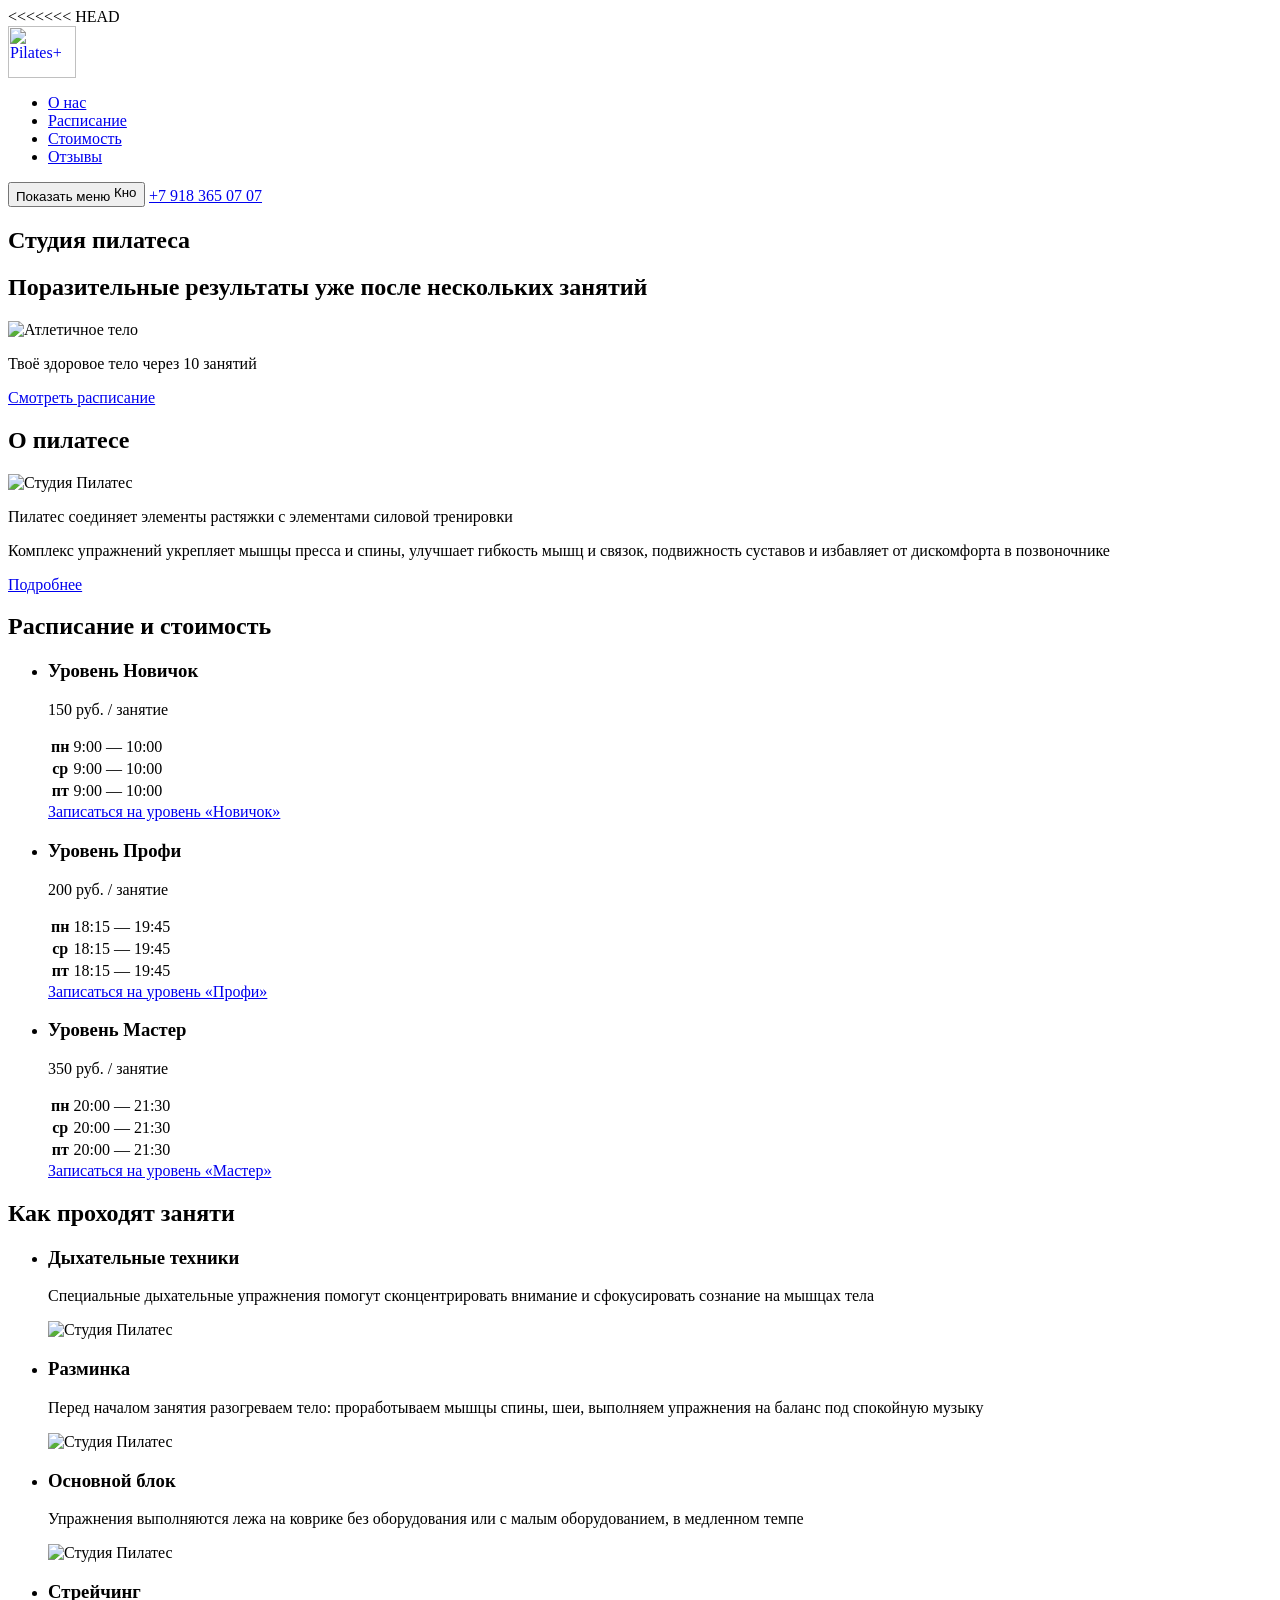
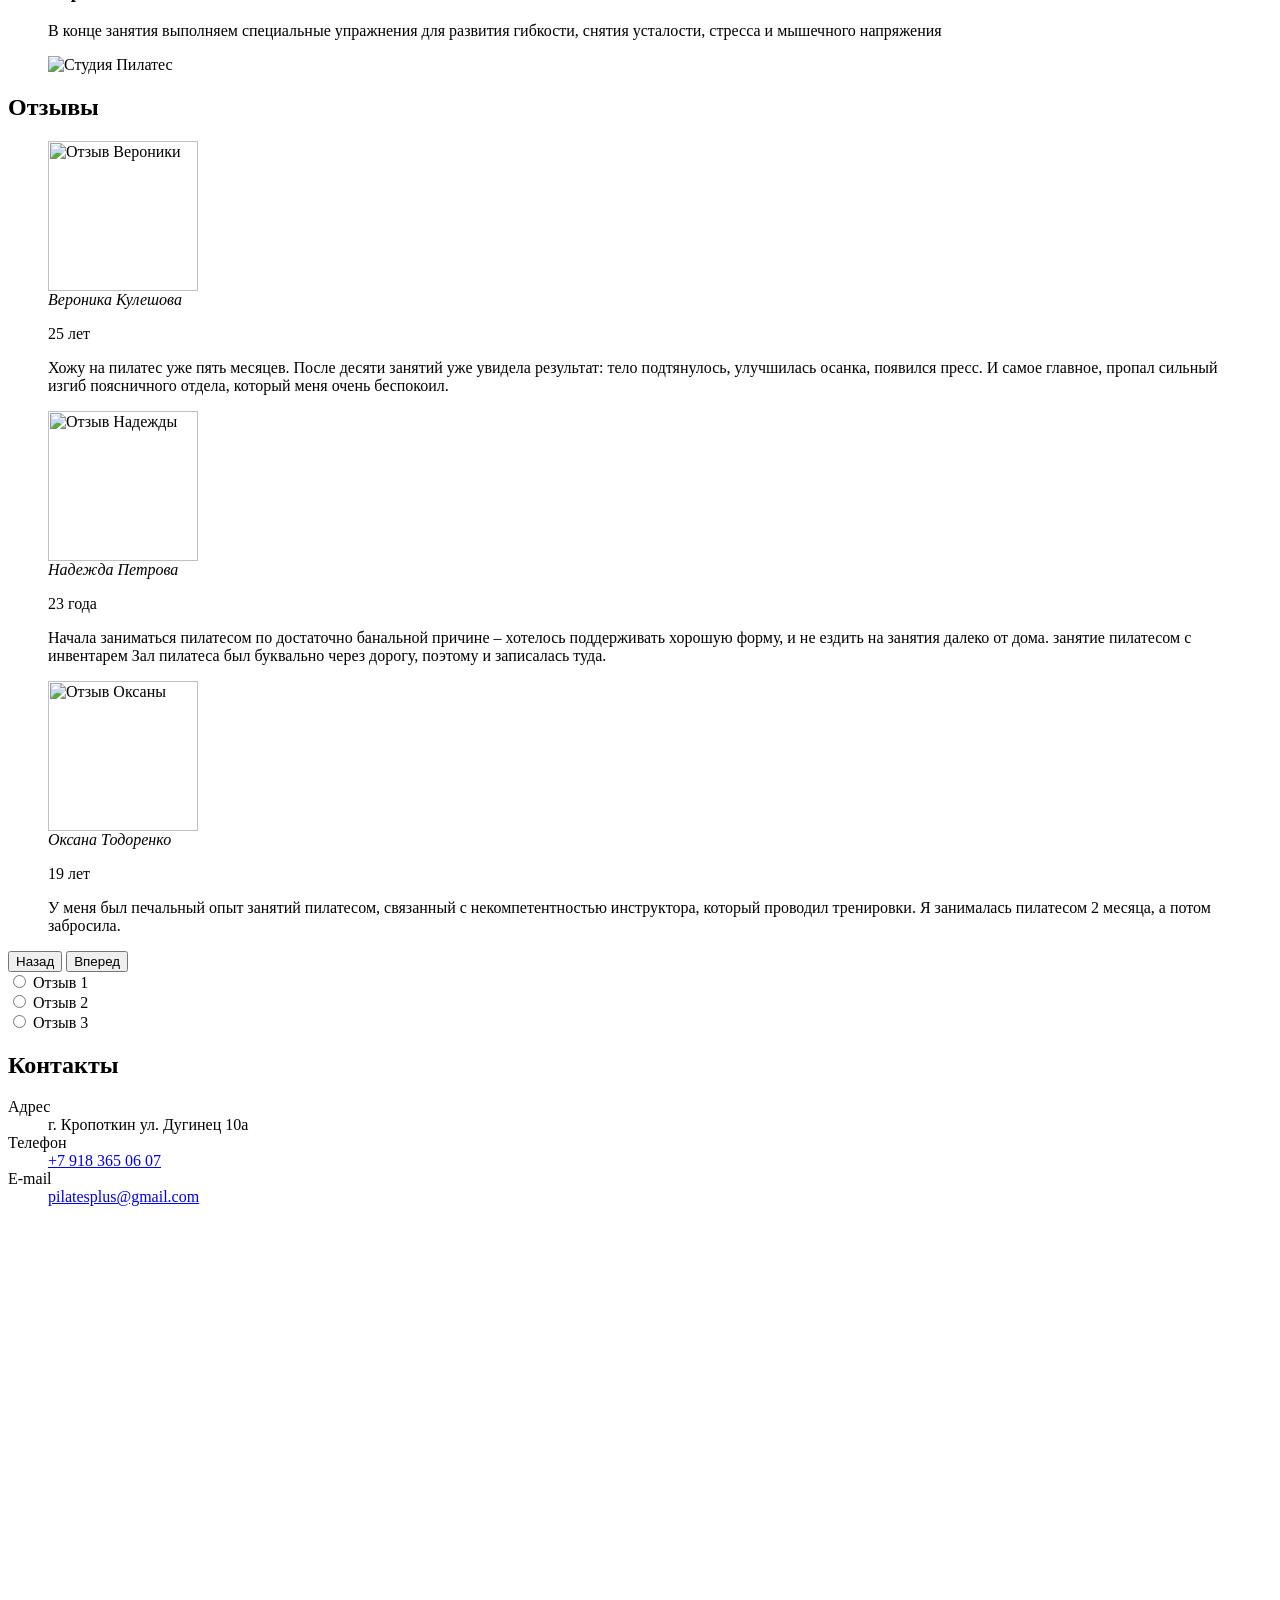
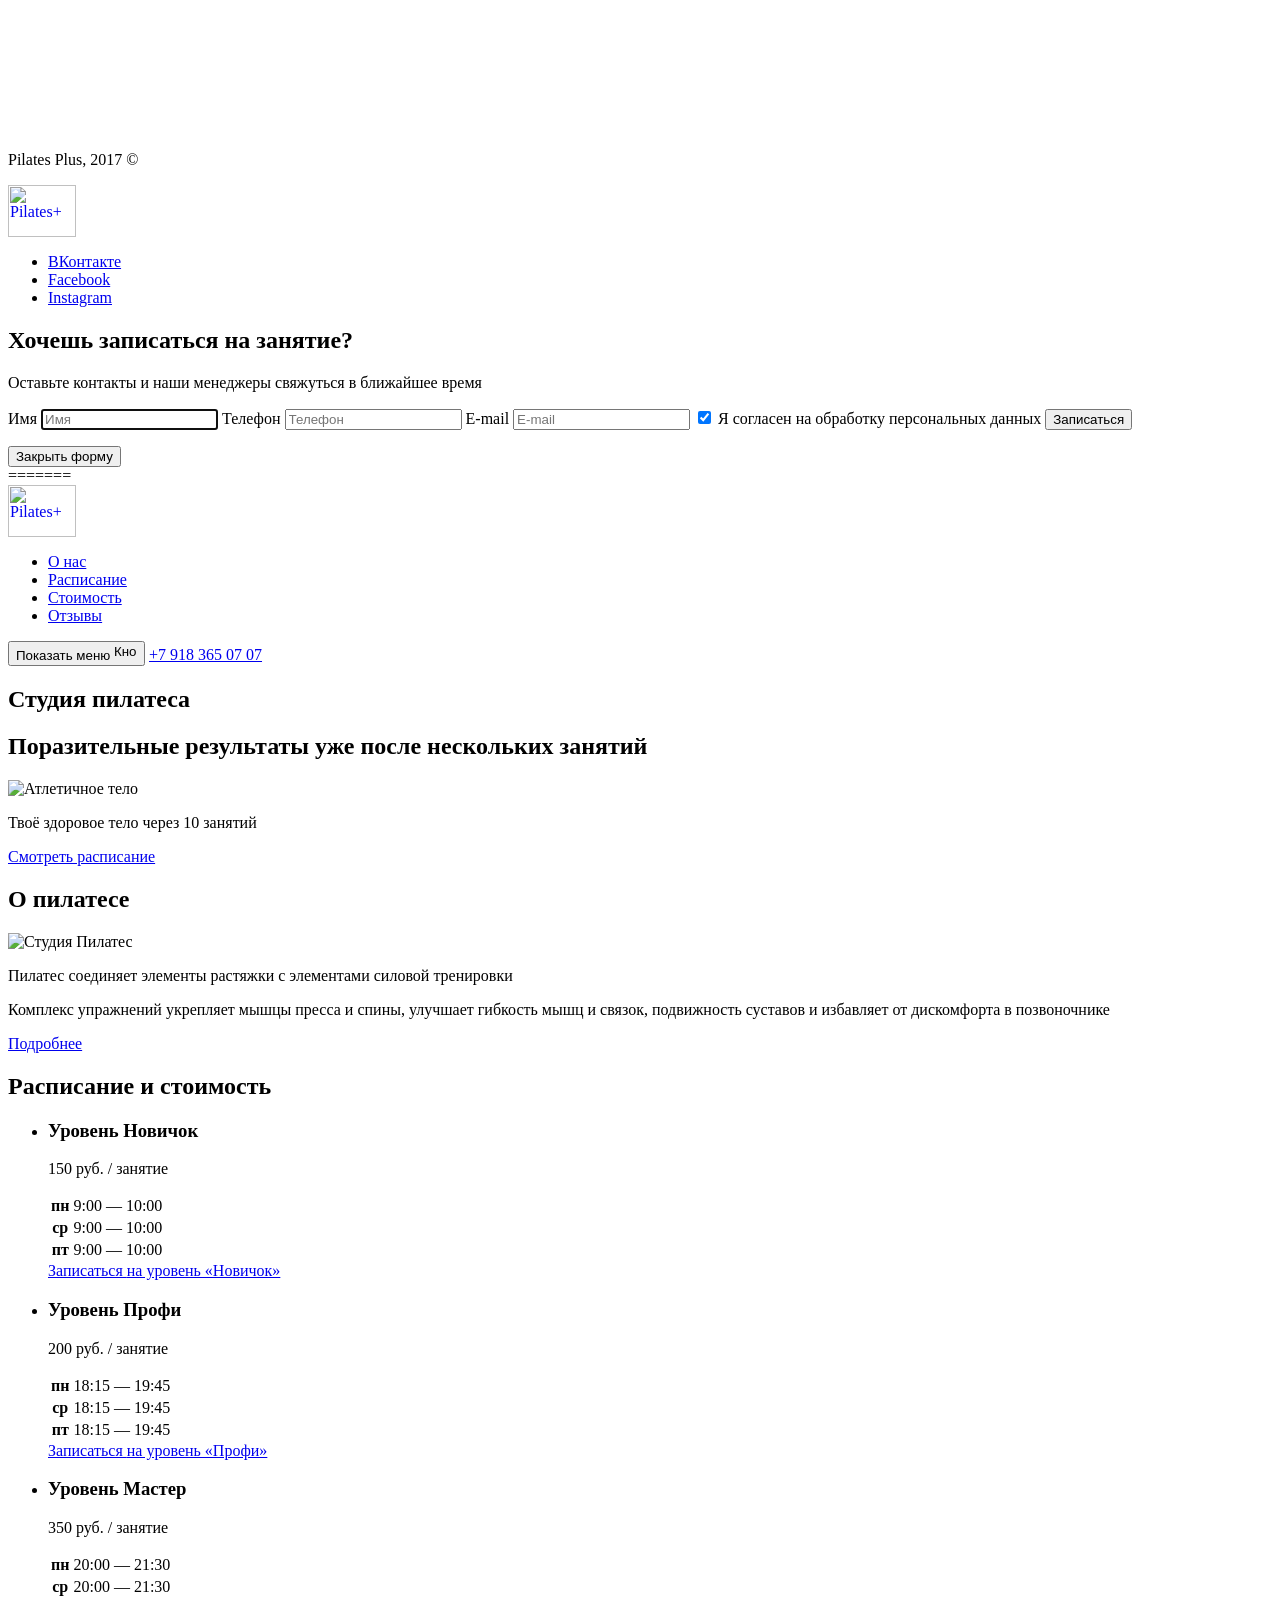
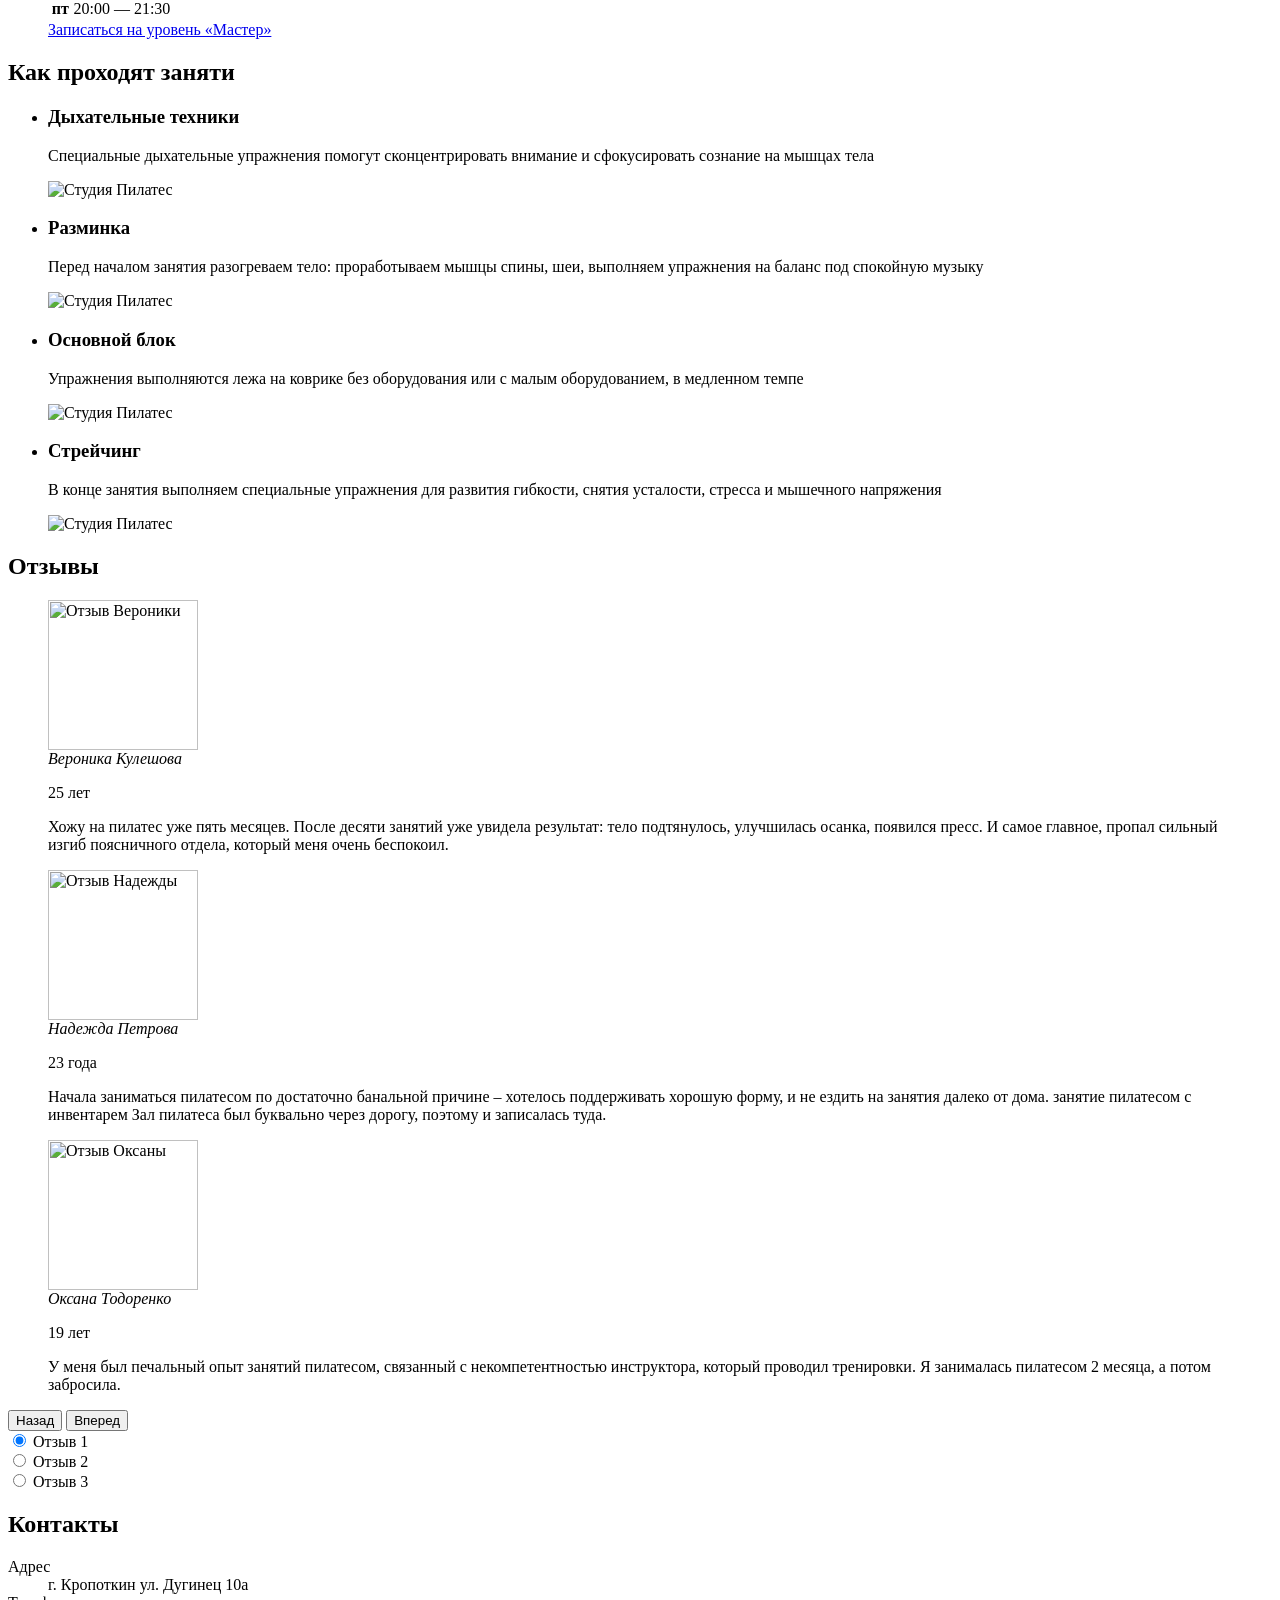
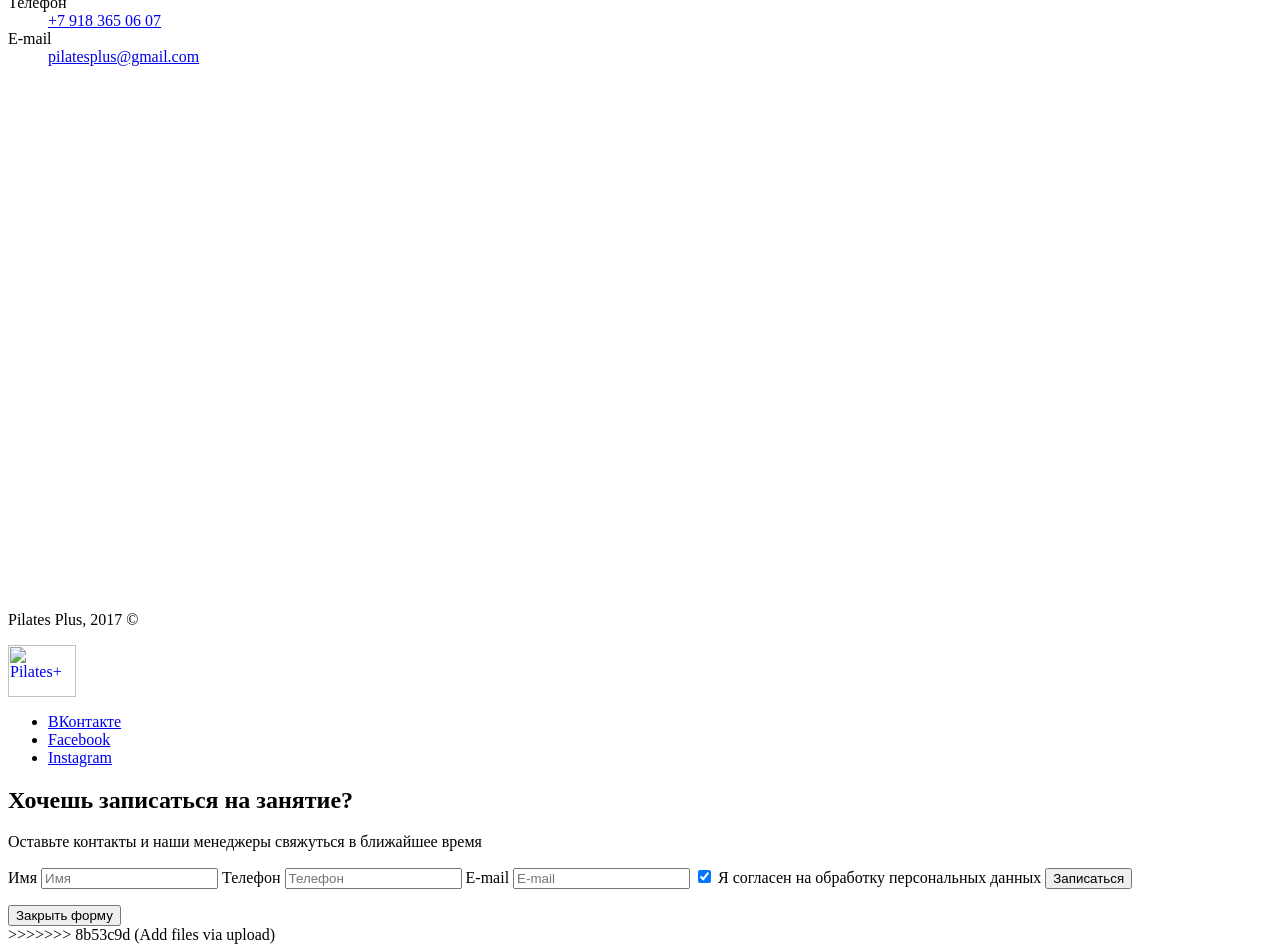
==== index.html @ 8eb10e0a "add gitinit" ====
<<<<<<< HEAD
<!DOCTYPE html>
<html lang="ru">

<head>
    <meta charset="UTF-8">
    <meta name="viewport" content="width=device-width, initial-scale=1.0">
    <meta http-equiv="X-UA-Compatible" content="ie=edge">
    <link rel="stylesheet" href="styles/normalize.css">
    <link rel="stylesheet" href="styles/fonts.css">
    <link rel="stylesheet" href="styles/style.css">
    <title>Студия йоги Pilates</title>
</head>

<body>
    <header class="main-header">
        <div class="wrapper">
            <nav class="main-header-nav">
                <a href="#" class="logo">
                    <img src="img/logo.svg" width="68" height="52" alt="Pilates+">
                </a>
                <ul class="site-navigation">
                    <li class="site-navigation-item">
                        <a href="#" id="about-link">О нас</a>
                    </li>
                    <li class="site-navigation-item">
                        <a href="#tarifs" id="tarifs-link">Расписание</a>
                    </li>
                    <li class="site-navigation-item">
                        <a href="#" id="price-link">Стоимость</a>
                    </li>
                    <li class="site-navigation-item">
                        <a href="#reviews" id="reviews-link">Отзывы</a>
                    </li>
                </ul>
                <button type="submit" class="burger-menu-btn">Показать меню <img src="./img/burger.png" width="23"
                        height="16" alt="Кнопка навигации"></button>
                <a href="tel:+79183650707" class="header-phone">+7 918 365 07 07</a>
            </nav>
        </div>
    </header>
    <main>
        <section class="main-block">
            <div class="wrapper">
                <h1 class="main-h1">Студия пилатеса</h1>
                <h2 class="visual-hidden">Поразительные результаты уже после нескольких занятий</h2>
                <picture>
                    <source media="(min-width: 751px)" srcset="img/athletic-body.png">
                    <source media="(min-width: 446px)" srcset="img/pad/athletic-body-750.png">
                    <img src="img/phone/athletic-body-320.png" alt="Атлетичное тело">
                </picture>

                <p>Твоё здоровое тело через 10 занятий</p>
                <a href="#tarifs" class="btn btn-main">Смотреть расписание</a>
            </div>
        </section>
        <section class="about-pilates">
            <div class="wrapper">
                <h2 class="headers-h2 about-pilates-h2">О пилатесе</h2>
                <picture> 
                    <source media="(min-width: 1131px)" srcset="img/pilates-studio-photo.png">
                        <source media="(min-width: 456px)" srcset="img/pad/pilates-studio-photo-750.png">
                    <img src="img/phone/pilates-studio-photo-320.png"  alt="Студия Пилатес">
                </picture>                
                <p>Пилатес соединяет элементы растяжки с элементами силовой тренировки</p>
                <p>Комплекс упражнений укрепляет мышцы пресса и спины, улучшает гибкость мышц и связок, подвижность
                    суставов и избавляет от дискомфорта в позвоночнике</p>
                <a href="#" class="btn-more">Подробнее <i class="arrow right"></i></a>
            </div>
        </section>
        <section class="tarifs" id="tarifs">
            <div class="wrapper">
                <h2 class="headers-h2 tarifs-h2">Расписание и стоимость</h2>
                <ul class="tarifs-list">
                    <li class="tarifs-list-item">
                        <h3>Уровень <span>Новичок</span></h3>
                        <p>150 руб. / занятие</p>
                        <table>
                            <tr>
                                <th>
                                    пн
                                </th>
                                <td><time datetime="09:00">9:00</time> — <time datetime="10:00">10:00</time></td>
                            </tr>
                            <tr>
                                <th>
                                    ср
                                </th>
                                <td><time datetime="09:00">9:00</time> — <time datetime="10:00">10:00</time></td>
                            </tr>
                            <tr>
                                <th>
                                    пт
                                </th>
                                <td><time datetime="09:00">9:00</time> — <time datetime="10:00">10:00</time></td>
                            </tr>
                        </table>
                        <a href="#" class="btn btn-tarifs">Записаться <span class="visual-hidden">на уровень
                                «Новичок»</span>
                        </a>
                    </li>
                    <li class="tarifs-list-item">
                        <h3>Уровень <span>Профи</span></h3>
                        <p>200 руб. / занятие</p>
                        <table>
                            <tr>
                                <th>
                                    пн
                                </th>
                                <td><time datetime="18:15">18:15</time> — <time datetime="19:45">19:45</time>
                                </td>
                            </tr>
                            <tr>
                                <th>
                                    ср
                                </th>
                                <td><time datetime="18:15">18:15</time> — <time datetime="19:45">19:45</time>
                                </td>
                            </tr>
                            <tr>
                                <th>
                                    пт
                                </th>
                                <td><time datetime="18:15">18:15</time> — <time datetime="19:45">19:45</time>
                                </td>
                            </tr>
                        </table>
                        <a href="#" class="btn btn-tarifs">Записаться <span class="visual-hidden">на уровень
                                «Профи»</span>
                        </a>
                    </li>
                    <li class="tarifs-list-item">
                        <h3>Уровень <span>Мастер</span></h3>
                        <p>350 руб. / занятие</p>
                        <table>
                            <tr>
                                <th>
                                    пн
                                </th>
                                <td><time datetime="20:00">20:00</time> — <time datetime="21:30">21:30</time>
                                </td>
                            </tr>
                            <tr>
                                <th>
                                    ср
                                </th>
                                <td><time datetime="20:00">20:00</time> — <time datetime="21:30">21:30</time>
                                </td>
                            </tr>
                            <tr>
                                <th>
                                    пт
                                </th>
                                <td><time datetime="20:00">20:00</time> — <time datetime="21:30">21:30</time>
                                </td>
                            </tr>
                        </table>
                        <a href="#" class="btn btn-tarifs">Записаться <span class="visual-hidden">на уровень
                                «Мастер»</span>
                        </a>
                    </li>
                </ul>
            </div>
        </section>
        <section class="how-practice">
            <div class="wrapper">
                <h2 class="headers-h2 how-practice-h2">Как проходят заняти</h2>
                <ul class="practice-list">
                    <li class="practice-item ">
                        <div class="practice-text-container">
                            <h3>Дыхательные техники</h3>
                            <p>Специальные дыхательные упражнения помогут сконцентрировать внимание и сфокусировать
                                сознание
                                на
                                мышцах тела</p>
                        </div>
                        <picture> 
                                <source media="(min-width: 1131px)" srcset="img/tech-1.png">
                                    <source media="(min-width: 456px)" srcset="img/pad/tech-1-750.png">
                                <img src="img/phone/tech-1-320.png"  alt="Студия Пилатес">
                            </picture>                         
                    </li>
                    <li class="practice-item">
                        <div class="practice-text-container">
                            <h3>Разминка</h3>
                            <p>Перед началом занятия разогреваем тело:
                                проработываем мышцы спины, шеи, выполняем упражнения на баланс под спокойную музыку</p>
                        </div>
                        <picture> 
                                <source media="(min-width: 1131px)" srcset="img/tech-2.png">
                                    <source media="(min-width: 456px)" srcset="img/pad/tech-2-750.png">
                                <img src="img/phone/tech-2-320.png"  alt="Студия Пилатес">
                            </picture>  
                    </li>
                    <li class="practice-item">
                        <div class="practice-text-container">
                            <h3>Основной блок</h3>
                            <p>Упражнения выполняются лежа на коврике
                                без оборудования или с малым оборудованием,
                                в медленном темпе </p>
                        </div>
                        <picture> 
                                <source media="(min-width: 1131px)" srcset="img/tech-3.png">
                                    <source media="(min-width: 456px)" srcset="img/pad/tech-3-750.png">
                                <img src="img/phone/tech-3-320.png"  alt="Студия Пилатес">
                            </picture>  
                    </li>
                    <li class="practice-item">
                        <div class="practice-text-container">
                            <h3>Стрейчинг</h3>
                            <p>В конце занятия выполняем специальные упражнения для развития гибкости, снятия усталости,
                                стресса
                                и мышечного напряжения </p>
                        </div>
                        <picture> 
                                <source media="(min-width: 1131px)" srcset="img/tech-4.png">
                                    <source media="(min-width: 456px)" srcset="img/pad/tech-4-750.png">
                                <img src="img/phone/tech-4-320.png"  alt="Студия Пилатес">
                            </picture>  
                    </li>
                </ul>
            </div>
        </section>
        <section class="reviews" id="reviews">
            <div class="wrapper">
                <h2 class="headers-h2 reviews-h2">Отзывы</h2>
                <div class="slider">
                    <div class="slider-wrapper">
                        <div class="slide slide--active" id="slide-1">
                            <blockquote>
                                <img src="img/user001.jpg" width="150" height="150" alt="Отзыв Вероники">
                                <div class="blockquote-text">
                                    <cite>Вероника Кулешова</cite>
                                    <p class="age">25 лет</p>
                                    <p>Хожу на пилатес уже пять месяцев. После десяти занятий уже увидела результат:
                                        тело
                                        подтянулось, улучшилась осанка, появился пресс. И самое главное, пропал сильный
                                        изгиб
                                        поясничного отдела, который меня очень беспокоил.
                                    </p>
                                </div>
                            </blockquote>
                        </div>
                        <div class="slide" id="slide-2">
                            <blockquote>
                                <img src="img/user010.jpg" width="150" height="150" alt="Отзыв Надежды">
                                <div class="blockquote-text">
                                    <cite>Надежда Петрова</cite>
                                    <p class="age">23 года</p>
                                    <p>Начала заниматься пилатесом по достаточно банальной причине – хотелось
                                        поддерживать
                                        хорошую
                                        форму, и не ездить на занятия далеко от дома. занятие пилатесом с инвентарем Зал
                                        пилатеса
                                        был буквально через дорогу, поэтому и записалась туда.
                                    </p>
                                </div>
                            </blockquote>
                        </div>
                        <div class="slide" id="slide-3">
                            <blockquote>
                                <img src="img/user107.jpg" width="150" height="150" alt="Отзыв Оксаны">
                                <div class="blockquote-text">
                                    <cite>Оксана Тодоренко</cite>
                                    <p class="age">19 лет</p>
                                    <p>У меня был печальный опыт занятий пилатесом, связанный с некомпетентностью
                                        инструктора,
                                        который проводил тренировки. Я занималась пилатесом 2 месяца, а потом забросила.
                                    </p>
                                </div>
                            </blockquote>
                        </div>
                    </div>
                </div>
                <button type="button" id="left" class="slider-btn slider-btn-prev">Назад</button>
                <button type="button" id="right" class="slider-btn slider-btn-next">Вперед</button>
                <div class="slider-control-block">
                    <div class="slider-control-item">
                        <label for="slide-1-check">
                            <input type="radio" checked name="slide-1-check" id="slide-1-check"
                                class="radio slide--active">
                            <span class="text">Отзыв 1</span>
                        </label>
                    </div>
                    <div class="slider-control-item">
                        <label for="slide-2-check">
                            <input type="radio" name="slide-1-check" id="slide-2-check" class="radio">
                            <span class="text">Отзыв 2</span>
                        </label>
                    </div>
                    <div class="slider-control-item">
                        <label for="slide-3-check">
                            <input type="radio" name="slide-1-check" id="slide-3-check" class="radio">
                            <span class="text">Отзыв 3</span>
                        </label>
                    </div>
                </div>
            </div>
        </section>
        <section class="contacts">
            <div class="wrapper">
                <h2 class="headers-h2 contacts-h2">Контакты</h2>
                <dl class="contact-list">
                    <dt>Адрес</dt>
                    <dd>г. Кропоткин ул. Дугинец 10а</dd>
                    <dt>Телефон</dt>
                    <dd><a href="tel:79183650607">+7 918 365 06 07</a></dd>
                    <dt>E-mail</dt>
                    <dd><a href="mailto:pilatesplus@gmail.com">pilatesplus@gmail.com</a></dd>
                </dl>
            </div>
            <div class="map-wrapper">
                    <iframe src="https://www.google.com/maps/embed?pb=!1m18!1m12!1m3!1d2799.807240850335!2d40.570319899999994!3d45.433386899999995!2m3!1f0!2f0!3f0!3m2!1i1024!2i768!4f13.1!3m3!1m2!1s0x40fa466caee8345f%3A0x35b75298f6d78e58!2z0YPQuy4g0JTRg9Cz0LjQvdC10YYsIDEw0LAsINCa0YDQvtC_0L7RgtC60LjQvSwg0JrRgNCw0YHQvdC-0LTQsNGA0YHQutC40Lkg0LrRgNCw0LksIDM1MjM4MA!5e0!3m2!1sru!2sru!4v1651653474677!5m2!1sru!2sru" width="1366" height="513" style="border:0;" allowfullscreen="" loading="lazy" referrerpolicy="no-referrer-when-downgrade" allowfullscreen ></iframe>
            </div>
        </section>
    </main>
    <footer class="footer-nav">
        <div class="wrapper">
            <p class="trademarks">Pilates Plus, 2017 ©</p>
            <a href="#">
                <img src="img/logo.svg" width="68" height="52" alt="Pilates+">
            </a>
            <ul class="footer-social-list">
                <li class="vk">
                    <a href="#">
                        ВКонтакте
                    </a>
                </li>
                <li class="fb">
                    <a href="#">
                        Facebook
                    </a>
                </li>
                <li class="instagram">
                    <a href="#">
                        Instagram
                    </a>
                </li>
            </ul>
        </div>
    </footer>
    <section class="write-popup">
        <div class="form-wrapper">
            <div class="form-container">
                <h2>Хочешь записаться на занятие?</h2>
                <p>Оставьте контакты и наши менеджеры свяжуться в ближайшее время</p>
                <form action="#" method="POST" class="callback-form" name="callback-form">
                    <label for="callback-form-name" class="visual-hidden">Имя</label>
                    <input type="text" name="callback-form-name" id="callback-form-name" placeholder="Имя" autofocus>
                    <label for="callback-form-phone" class="visual-hidden">Телефон</label>
                    <input type="text" name="callback-form-phone" id="callback-form-phone" placeholder="Телефон">
                    <label for="callback-form-email" class="visual-hidden">E-mail</label>
                    <input type="email" name="callback-form-email" id="callback-form-email" placeholder="E-mail">
                    <input type="checkbox" name="callback-form-agree" id="callback-form-agree" checked
                        class="visual-hidden">
                    <label for="callback-form-agree" class="callback-form-agree">Я согласен на обработку персональных
                        данных</label>
                    <button type="submit" class="register-btn">Записаться</button>

                </form>
                <button type="button" class="close-form-btn" title="Закрыть фому">Закрыть форму</button>
            </div>
        </div>
    </section>
    <script src="js/slider.js"></script>
</body>

=======
<!DOCTYPE html>
<html lang="ru">

<head>
    <meta charset="UTF-8">
    <meta name="viewport" content="width=device-width, initial-scale=1.0">
    <meta http-equiv="X-UA-Compatible" content="ie=edge">
    <link rel="stylesheet" href="styles/normalize.css">
    <link rel="stylesheet" href="styles/fonts.css">
    <link rel="stylesheet" href="styles/style.css">
    <title>Студия йоги Pilates</title>
</head>

<body>
    <header class="main-header">
        <div class="wrapper">
            <nav class="main-header-nav">
                <a href="#" class="logo">
                    <img src="img/logo.svg" width="68" height="52" alt="Pilates+">
                </a>
                <ul class="site-navigation">
                    <li class="site-navigation-item">
                        <a href="#" id="about-link">О нас</a>
                    </li>
                    <li class="site-navigation-item">
                        <a href="#tarifs" id="tarifs-link">Расписание</a>
                    </li>
                    <li class="site-navigation-item">
                        <a href="#" id="price-link">Стоимость</a>
                    </li>
                    <li class="site-navigation-item">
                        <a href="#reviews" id="reviews-link">Отзывы</a>
                    </li>
                </ul>
                <button type="submit" class="burger-menu-btn">Показать меню <img src="./img/burger.png" width="23"
                        height="16" alt="Кнопка навигации"></button>
                <a href="tel:+79183650707" class="header-phone">+7 918 365 07 07</a>
            </nav>
        </div>
    </header>
    <main>
        <section class="main-block">
            <div class="wrapper">
                <h1 class="main-h1">Студия пилатеса</h1>
                <h2 class="visual-hidden">Поразительные результаты уже после нескольких занятий</h2>
                <picture>
                    <source media="(min-width: 751px)" srcset="img/athletic-body.png">
                    <source media="(min-width: 446px)" srcset="img/pad/athletic-body-750.png">
                    <img src="img/phone/athletic-body-320.png" alt="Атлетичное тело">
                </picture>

                <p>Твоё здоровое тело через 10 занятий</p>
                <a href="#tarifs" class="btn btn-main">Смотреть расписание</a>
            </div>
        </section>
        <section class="about-pilates">
            <div class="wrapper">
                <h2 class="headers-h2 about-pilates-h2">О пилатесе</h2>
                <picture> 
                    <source media="(min-width: 1131px)" srcset="img/pilates-studio-photo.png">
                        <source media="(min-width: 456px)" srcset="img/pad/pilates-studio-photo-750.png">
                    <img src="img/phone/pilates-studio-photo-320.png"  alt="Студия Пилатес">
                </picture>                
                <p>Пилатес соединяет элементы растяжки с элементами силовой тренировки</p>
                <p>Комплекс упражнений укрепляет мышцы пресса и спины, улучшает гибкость мышц и связок, подвижность
                    суставов и избавляет от дискомфорта в позвоночнике</p>
                <a href="#" class="btn-more">Подробнее <i class="arrow right"></i></a>
            </div>
        </section>
        <section class="tarifs" id="tarifs">
            <div class="wrapper">
                <h2 class="headers-h2 tarifs-h2">Расписание и стоимость</h2>
                <ul class="tarifs-list">
                    <li class="tarifs-list-item">
                        <h3>Уровень <span>Новичок</span></h3>
                        <p>150 руб. / занятие</p>
                        <table>
                            <tr>
                                <th>
                                    пн
                                </th>
                                <td><time datetime="09:00">9:00</time> — <time datetime="10:00">10:00</time></td>
                            </tr>
                            <tr>
                                <th>
                                    ср
                                </th>
                                <td><time datetime="09:00">9:00</time> — <time datetime="10:00">10:00</time></td>
                            </tr>
                            <tr>
                                <th>
                                    пт
                                </th>
                                <td><time datetime="09:00">9:00</time> — <time datetime="10:00">10:00</time></td>
                            </tr>
                        </table>
                        <a href="#" class="btn btn-tarifs">Записаться <span class="visual-hidden">на уровень
                                «Новичок»</span>
                        </a>
                    </li>
                    <li class="tarifs-list-item">
                        <h3>Уровень <span>Профи</span></h3>
                        <p>200 руб. / занятие</p>
                        <table>
                            <tr>
                                <th>
                                    пн
                                </th>
                                <td><time datetime="18:15">18:15</time> — <time datetime="19:45">19:45</time>
                                </td>
                            </tr>
                            <tr>
                                <th>
                                    ср
                                </th>
                                <td><time datetime="18:15">18:15</time> — <time datetime="19:45">19:45</time>
                                </td>
                            </tr>
                            <tr>
                                <th>
                                    пт
                                </th>
                                <td><time datetime="18:15">18:15</time> — <time datetime="19:45">19:45</time>
                                </td>
                            </tr>
                        </table>
                        <a href="#" class="btn btn-tarifs">Записаться <span class="visual-hidden">на уровень
                                «Профи»</span>
                        </a>
                    </li>
                    <li class="tarifs-list-item">
                        <h3>Уровень <span>Мастер</span></h3>
                        <p>350 руб. / занятие</p>
                        <table>
                            <tr>
                                <th>
                                    пн
                                </th>
                                <td><time datetime="20:00">20:00</time> — <time datetime="21:30">21:30</time>
                                </td>
                            </tr>
                            <tr>
                                <th>
                                    ср
                                </th>
                                <td><time datetime="20:00">20:00</time> — <time datetime="21:30">21:30</time>
                                </td>
                            </tr>
                            <tr>
                                <th>
                                    пт
                                </th>
                                <td><time datetime="20:00">20:00</time> — <time datetime="21:30">21:30</time>
                                </td>
                            </tr>
                        </table>
                        <a href="#" class="btn btn-tarifs">Записаться <span class="visual-hidden">на уровень
                                «Мастер»</span>
                        </a>
                    </li>
                </ul>
            </div>
        </section>
        <section class="how-practice">
            <div class="wrapper">
                <h2 class="headers-h2 how-practice-h2">Как проходят заняти</h2>
                <ul class="practice-list">
                    <li class="practice-item ">
                        <div class="practice-text-container">
                            <h3>Дыхательные техники</h3>
                            <p>Специальные дыхательные упражнения помогут сконцентрировать внимание и сфокусировать
                                сознание
                                на
                                мышцах тела</p>
                        </div>
                        <picture> 
                                <source media="(min-width: 1131px)" srcset="img/tech-1.png">
                                    <source media="(min-width: 456px)" srcset="img/pad/tech-1-750.png">
                                <img src="img/phone/tech-1-320.png"  alt="Студия Пилатес">
                            </picture>                         
                    </li>
                    <li class="practice-item">
                        <div class="practice-text-container">
                            <h3>Разминка</h3>
                            <p>Перед началом занятия разогреваем тело:
                                проработываем мышцы спины, шеи, выполняем упражнения на баланс под спокойную музыку</p>
                        </div>
                        <picture> 
                                <source media="(min-width: 1131px)" srcset="img/tech-2.png">
                                    <source media="(min-width: 456px)" srcset="img/pad/tech-2-750.png">
                                <img src="img/phone/tech-2-320.png"  alt="Студия Пилатес">
                            </picture>  
                    </li>
                    <li class="practice-item">
                        <div class="practice-text-container">
                            <h3>Основной блок</h3>
                            <p>Упражнения выполняются лежа на коврике
                                без оборудования или с малым оборудованием,
                                в медленном темпе </p>
                        </div>
                        <picture> 
                                <source media="(min-width: 1131px)" srcset="img/tech-3.png">
                                    <source media="(min-width: 456px)" srcset="img/pad/tech-3-750.png">
                                <img src="img/phone/tech-3-320.png"  alt="Студия Пилатес">
                            </picture>  
                    </li>
                    <li class="practice-item">
                        <div class="practice-text-container">
                            <h3>Стрейчинг</h3>
                            <p>В конце занятия выполняем специальные упражнения для развития гибкости, снятия усталости,
                                стресса
                                и мышечного напряжения </p>
                        </div>
                        <picture> 
                                <source media="(min-width: 1131px)" srcset="img/tech-4.png">
                                    <source media="(min-width: 456px)" srcset="img/pad/tech-4-750.png">
                                <img src="img/phone/tech-4-320.png"  alt="Студия Пилатес">
                            </picture>  
                    </li>
                </ul>
            </div>
        </section>
        <section class="reviews" id="reviews">
            <div class="wrapper">
                <h2 class="headers-h2 reviews-h2">Отзывы</h2>
                <div class="slider">
                    <div class="slider-wrapper">
                        <div class="slide slide--active" id="slide-1">
                            <blockquote>
                                <img src="img/user001.jpg" width="150" height="150" alt="Отзыв Вероники">
                                <div class="blockquote-text">
                                    <cite>Вероника Кулешова</cite>
                                    <p class="age">25 лет</p>
                                    <p>Хожу на пилатес уже пять месяцев. После десяти занятий уже увидела результат:
                                        тело
                                        подтянулось, улучшилась осанка, появился пресс. И самое главное, пропал сильный
                                        изгиб
                                        поясничного отдела, который меня очень беспокоил.
                                    </p>
                                </div>
                            </blockquote>
                        </div>
                        <div class="slide" id="slide-2">
                            <blockquote>
                                <img src="img/user010.jpg" width="150" height="150" alt="Отзыв Надежды">
                                <div class="blockquote-text">
                                    <cite>Надежда Петрова</cite>
                                    <p class="age">23 года</p>
                                    <p>Начала заниматься пилатесом по достаточно банальной причине – хотелось
                                        поддерживать
                                        хорошую
                                        форму, и не ездить на занятия далеко от дома. занятие пилатесом с инвентарем Зал
                                        пилатеса
                                        был буквально через дорогу, поэтому и записалась туда.
                                    </p>
                                </div>
                            </blockquote>
                        </div>
                        <div class="slide" id="slide-3">
                            <blockquote>
                                <img src="img/user107.jpg" width="150" height="150" alt="Отзыв Оксаны">
                                <div class="blockquote-text">
                                    <cite>Оксана Тодоренко</cite>
                                    <p class="age">19 лет</p>
                                    <p>У меня был печальный опыт занятий пилатесом, связанный с некомпетентностью
                                        инструктора,
                                        который проводил тренировки. Я занималась пилатесом 2 месяца, а потом забросила.
                                    </p>
                                </div>
                            </blockquote>
                        </div>
                    </div>
                </div>
                <button type="button" id="left" class="slider-btn slider-btn-prev">Назад</button>
                <button type="button" id="right" class="slider-btn slider-btn-next">Вперед</button>
                <div class="slider-control-block">
                    <div class="slider-control-item">
                        <label for="slide-1-check">
                            <input type="radio" checked name="slide-1-check" id="slide-1-check"
                                class="radio slide--active">
                            <span class="text">Отзыв 1</span>
                        </label>
                    </div>
                    <div class="slider-control-item">
                        <label for="slide-2-check">
                            <input type="radio" name="slide-1-check" id="slide-2-check" class="radio">
                            <span class="text">Отзыв 2</span>
                        </label>
                    </div>
                    <div class="slider-control-item">
                        <label for="slide-3-check">
                            <input type="radio" name="slide-1-check" id="slide-3-check" class="radio">
                            <span class="text">Отзыв 3</span>
                        </label>
                    </div>
                </div>
            </div>
        </section>
        <section class="contacts">
            <div class="wrapper">
                <h2 class="headers-h2 contacts-h2">Контакты</h2>
                <dl class="contact-list">
                    <dt>Адрес</dt>
                    <dd>г. Кропоткин ул. Дугинец 10а</dd>
                    <dt>Телефон</dt>
                    <dd><a href="tel:79183650607">+7 918 365 06 07</a></dd>
                    <dt>E-mail</dt>
                    <dd><a href="mailto:pilatesplus@gmail.com">pilatesplus@gmail.com</a></dd>
                </dl>
            </div>
            <div class="map-wrapper">
                    <iframe src="https://www.google.com/maps/embed?pb=!1m18!1m12!1m3!1d2799.807240850335!2d40.570319899999994!3d45.433386899999995!2m3!1f0!2f0!3f0!3m2!1i1024!2i768!4f13.1!3m3!1m2!1s0x40fa466caee8345f%3A0x35b75298f6d78e58!2z0YPQuy4g0JTRg9Cz0LjQvdC10YYsIDEw0LAsINCa0YDQvtC_0L7RgtC60LjQvSwg0JrRgNCw0YHQvdC-0LTQsNGA0YHQutC40Lkg0LrRgNCw0LksIDM1MjM4MA!5e0!3m2!1sru!2sru!4v1651653474677!5m2!1sru!2sru" width="1366" height="513" style="border:0;" allowfullscreen="" loading="lazy" referrerpolicy="no-referrer-when-downgrade" allowfullscreen ></iframe>
            </div>
        </section>
    </main>
    <footer class="footer-nav">
        <div class="wrapper">
            <p class="trademarks">Pilates Plus, 2017 ©</p>
            <a href="#">
                <img src="img/logo.svg" width="68" height="52" alt="Pilates+">
            </a>
            <ul class="footer-social-list">
                <li class="vk">
                    <a href="#">
                        ВКонтакте
                    </a>
                </li>
                <li class="fb">
                    <a href="#">
                        Facebook
                    </a>
                </li>
                <li class="instagram">
                    <a href="#">
                        Instagram
                    </a>
                </li>
            </ul>
        </div>
    </footer>
    <section class="write-popup">
        <div class="form-wrapper">
            <div class="form-container">
                <h2>Хочешь записаться на занятие?</h2>
                <p>Оставьте контакты и наши менеджеры свяжуться в ближайшее время</p>
                <form action="#" method="POST" class="callback-form" name="callback-form">
                    <label for="callback-form-name" class="visual-hidden">Имя</label>
                    <input type="text" name="callback-form-name" id="callback-form-name" placeholder="Имя" autofocus>
                    <label for="callback-form-phone" class="visual-hidden">Телефон</label>
                    <input type="text" name="callback-form-phone" id="callback-form-phone" placeholder="Телефон">
                    <label for="callback-form-email" class="visual-hidden">E-mail</label>
                    <input type="email" name="callback-form-email" id="callback-form-email" placeholder="E-mail">
                    <input type="checkbox" name="callback-form-agree" id="callback-form-agree" checked
                        class="visual-hidden">
                    <label for="callback-form-agree" class="callback-form-agree">Я согласен на обработку персональных
                        данных</label>
                    <button type="submit" class="register-btn">Записаться</button>

                </form>
                <button type="button" class="close-form-btn" title="Закрыть фому">Закрыть форму</button>
            </div>
        </div>
    </section>
    <script src="js/slider.js"></script>
</body>

>>>>>>> 8b53c9d (Add files via upload)
</html>
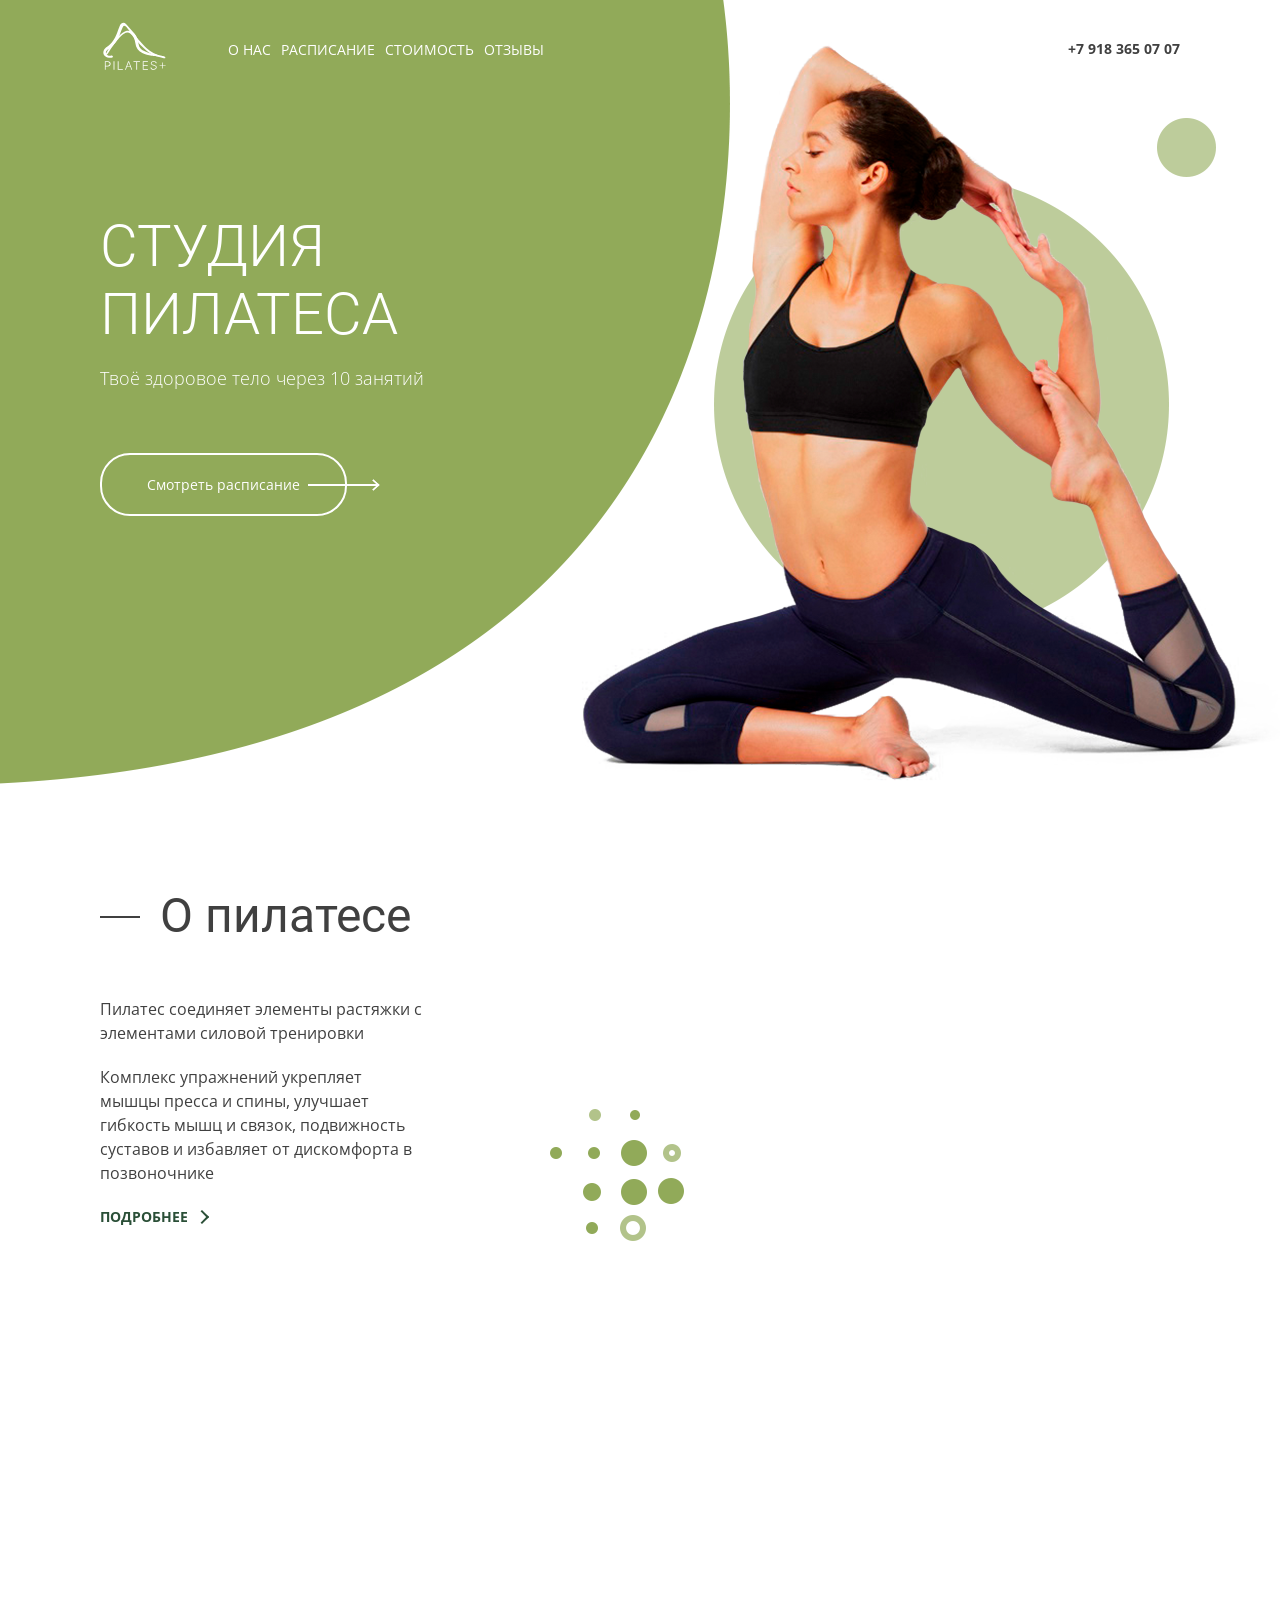
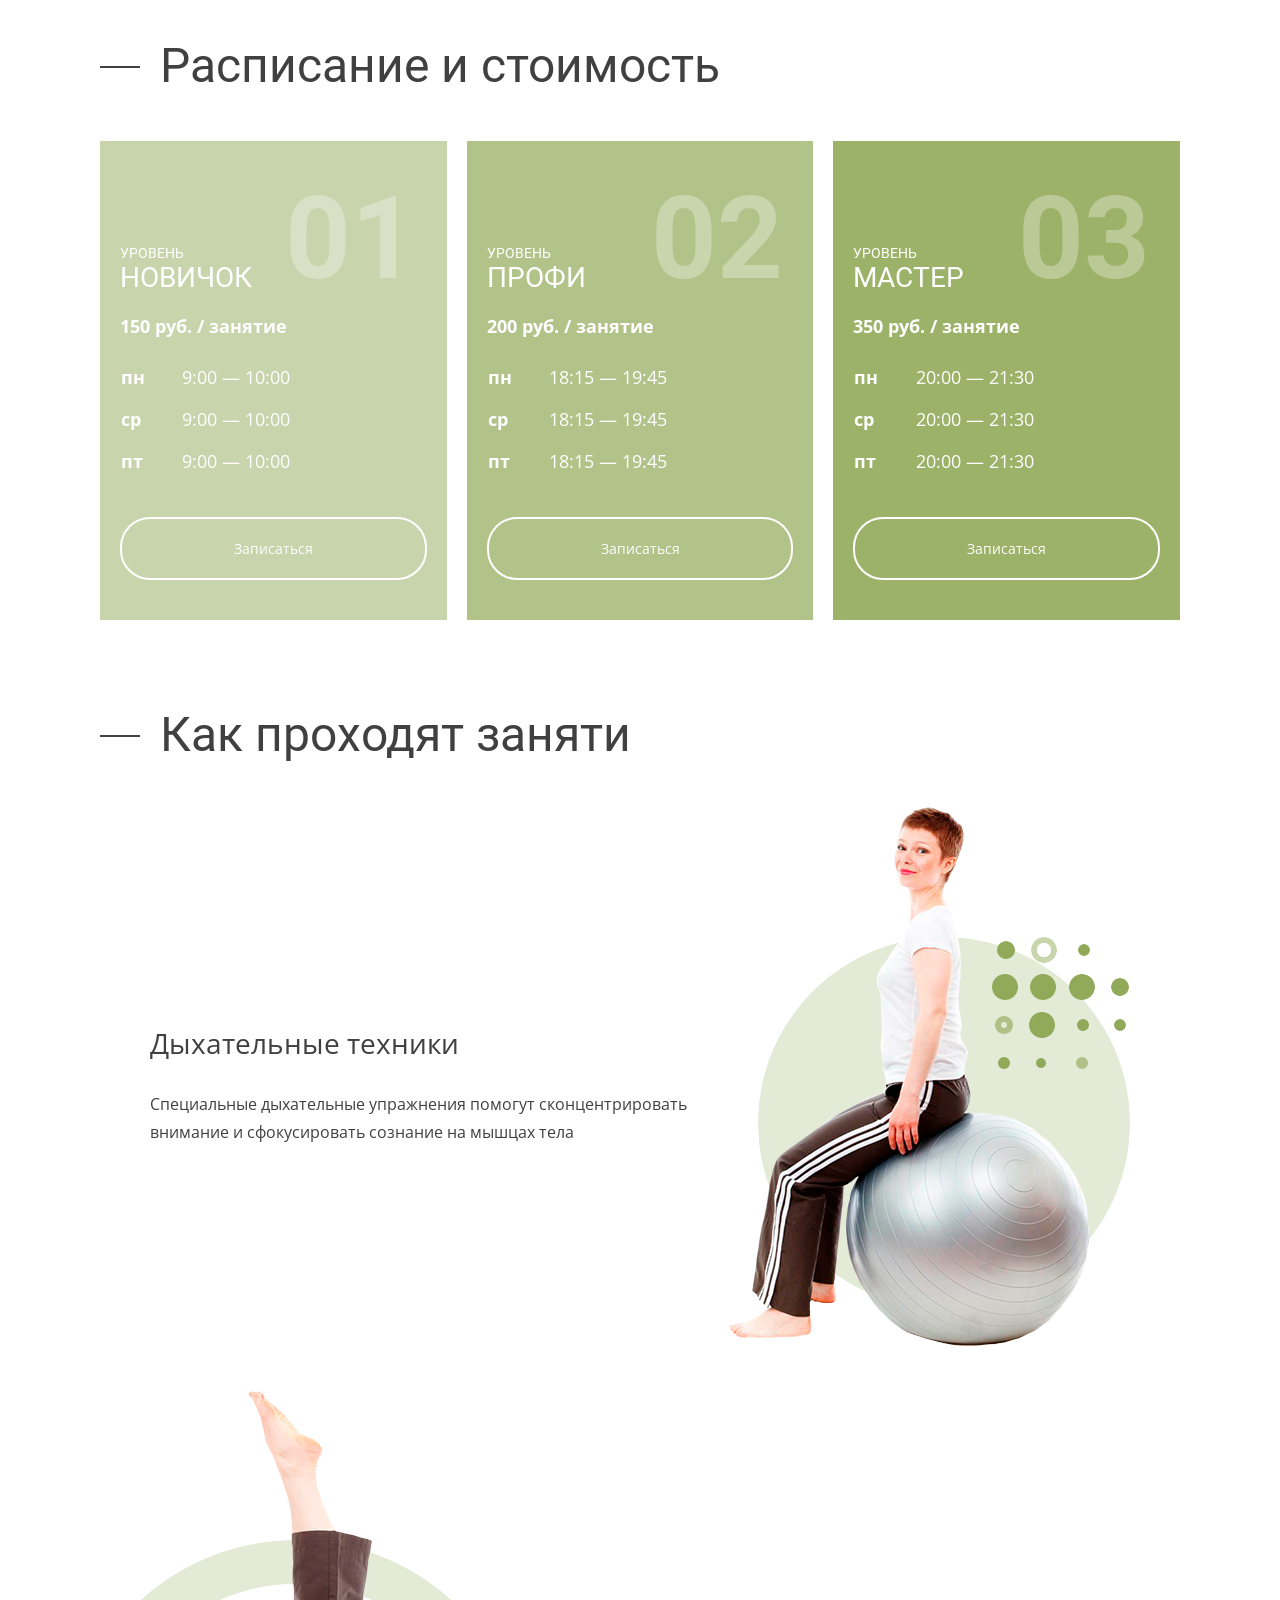
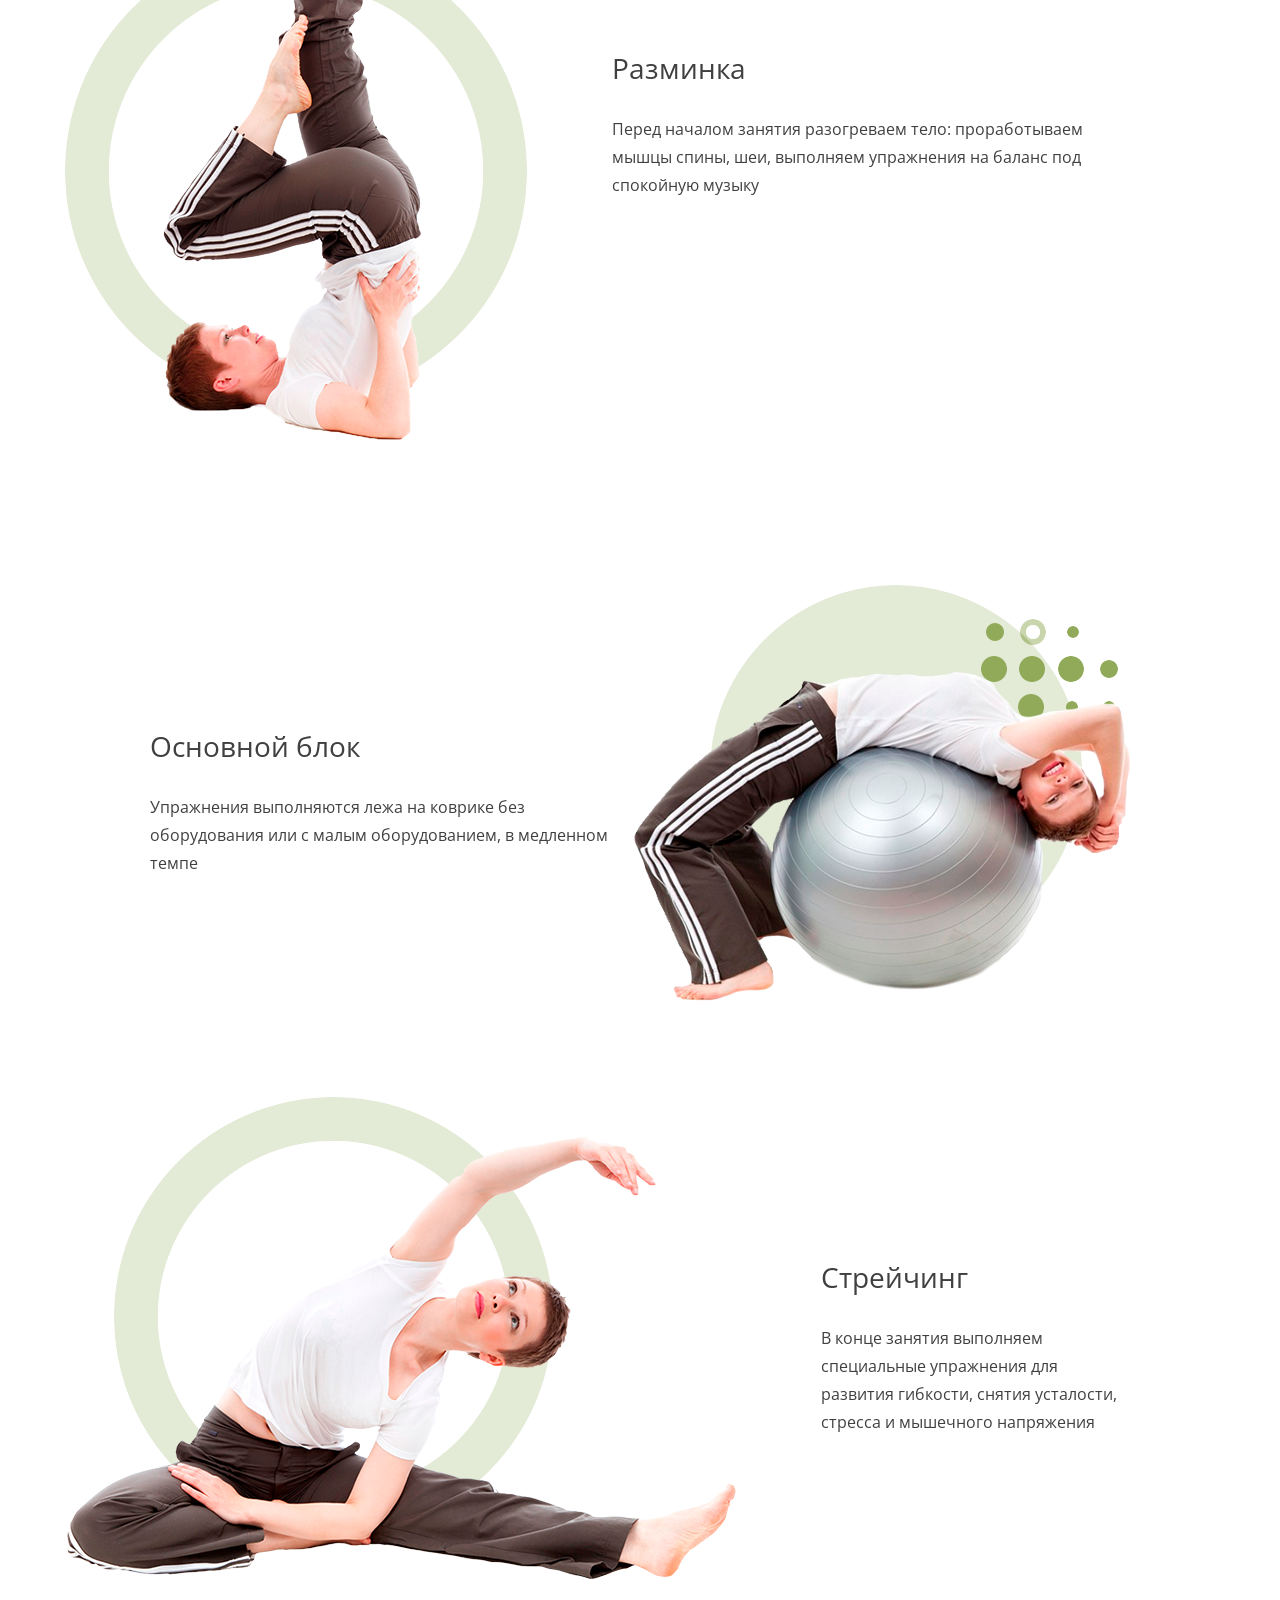
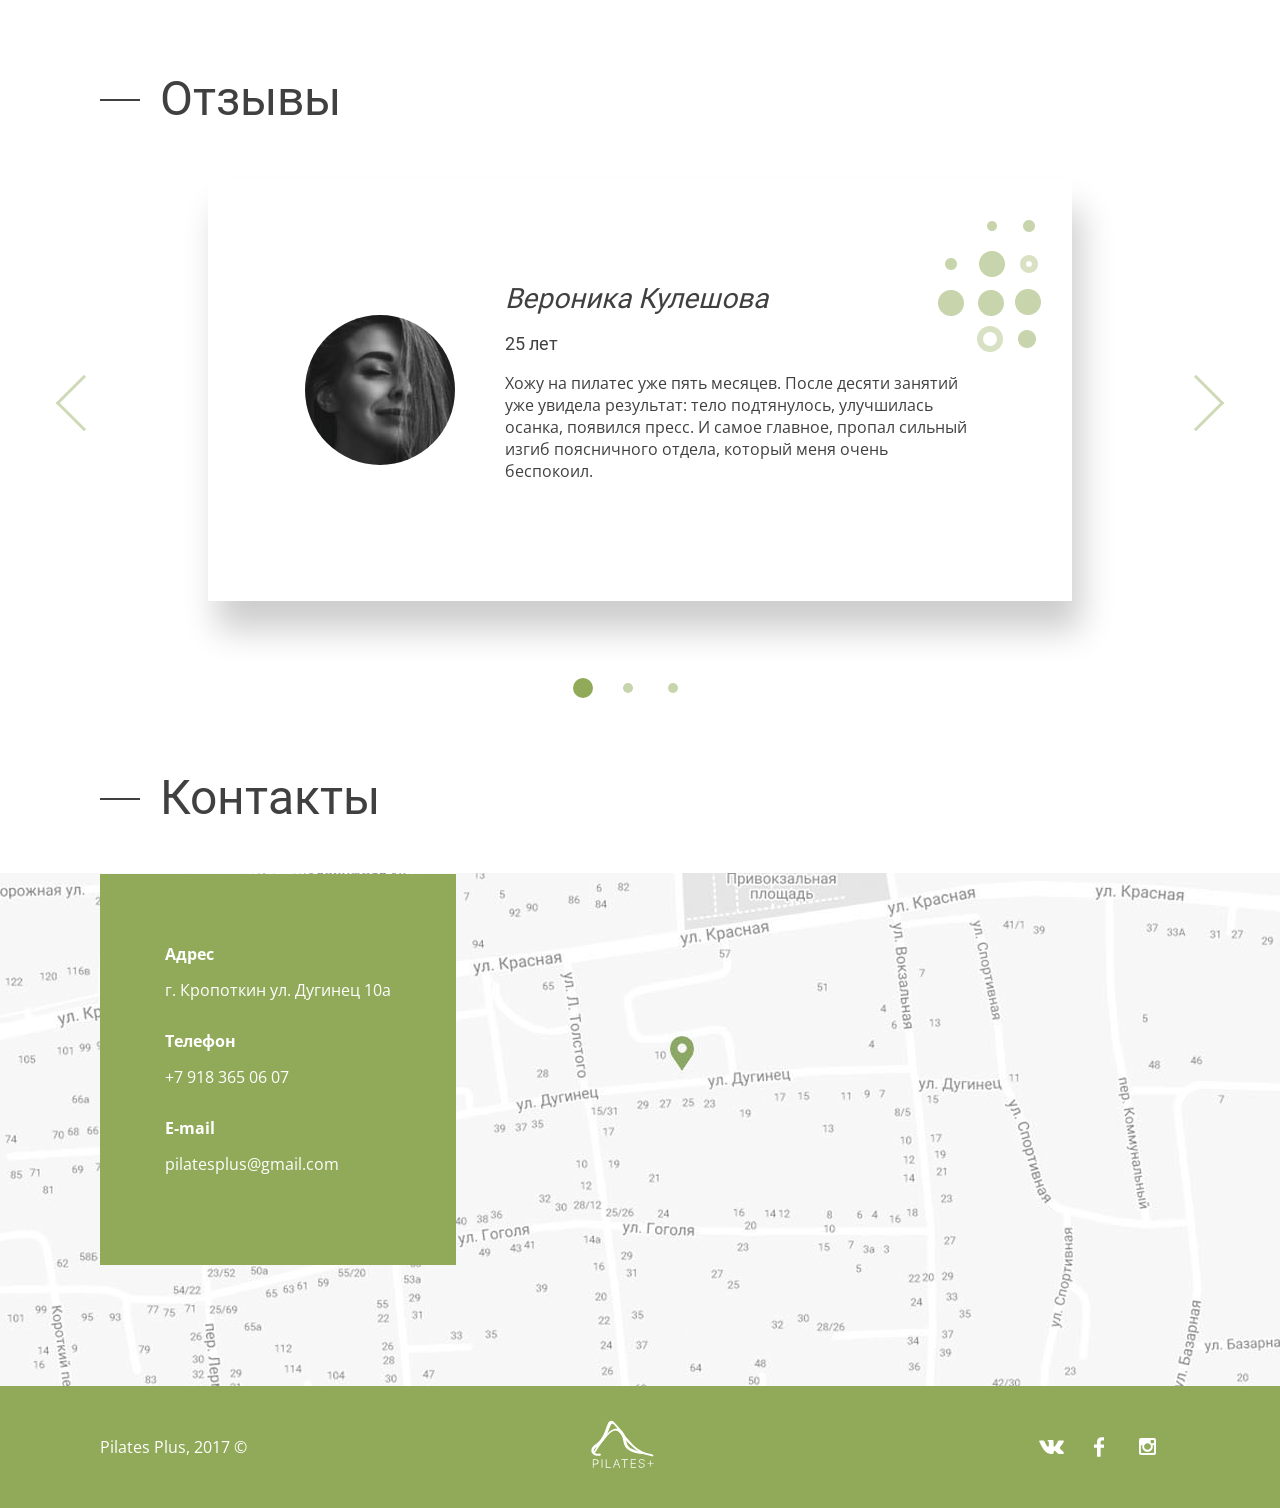
==== commit 228183a3: "first commit" ====
--- a/index.html
+++ b/index.html
@@ -1,4 +1,3 @@
-<<<<<<< HEAD
 <!DOCTYPE html>
 <html lang="ru">
 
@@ -365,372 +364,4 @@
     <script src="js/slider.js"></script>
 </body>
 
-=======
-<!DOCTYPE html>
-<html lang="ru">
-
-<head>
-    <meta charset="UTF-8">
-    <meta name="viewport" content="width=device-width, initial-scale=1.0">
-    <meta http-equiv="X-UA-Compatible" content="ie=edge">
-    <link rel="stylesheet" href="styles/normalize.css">
-    <link rel="stylesheet" href="styles/fonts.css">
-    <link rel="stylesheet" href="styles/style.css">
-    <title>Студия йоги Pilates</title>
-</head>
-
-<body>
-    <header class="main-header">
-        <div class="wrapper">
-            <nav class="main-header-nav">
-                <a href="#" class="logo">
-                    <img src="img/logo.svg" width="68" height="52" alt="Pilates+">
-                </a>
-                <ul class="site-navigation">
-                    <li class="site-navigation-item">
-                        <a href="#" id="about-link">О нас</a>
-                    </li>
-                    <li class="site-navigation-item">
-                        <a href="#tarifs" id="tarifs-link">Расписание</a>
-                    </li>
-                    <li class="site-navigation-item">
-                        <a href="#" id="price-link">Стоимость</a>
-                    </li>
-                    <li class="site-navigation-item">
-                        <a href="#reviews" id="reviews-link">Отзывы</a>
-                    </li>
-                </ul>
-                <button type="submit" class="burger-menu-btn">Показать меню <img src="./img/burger.png" width="23"
-                        height="16" alt="Кнопка навигации"></button>
-                <a href="tel:+79183650707" class="header-phone">+7 918 365 07 07</a>
-            </nav>
-        </div>
-    </header>
-    <main>
-        <section class="main-block">
-            <div class="wrapper">
-                <h1 class="main-h1">Студия пилатеса</h1>
-                <h2 class="visual-hidden">Поразительные результаты уже после нескольких занятий</h2>
-                <picture>
-                    <source media="(min-width: 751px)" srcset="img/athletic-body.png">
-                    <source media="(min-width: 446px)" srcset="img/pad/athletic-body-750.png">
-                    <img src="img/phone/athletic-body-320.png" alt="Атлетичное тело">
-                </picture>
-
-                <p>Твоё здоровое тело через 10 занятий</p>
-                <a href="#tarifs" class="btn btn-main">Смотреть расписание</a>
-            </div>
-        </section>
-        <section class="about-pilates">
-            <div class="wrapper">
-                <h2 class="headers-h2 about-pilates-h2">О пилатесе</h2>
-                <picture> 
-                    <source media="(min-width: 1131px)" srcset="img/pilates-studio-photo.png">
-                        <source media="(min-width: 456px)" srcset="img/pad/pilates-studio-photo-750.png">
-                    <img src="img/phone/pilates-studio-photo-320.png"  alt="Студия Пилатес">
-                </picture>                
-                <p>Пилатес соединяет элементы растяжки с элементами силовой тренировки</p>
-                <p>Комплекс упражнений укрепляет мышцы пресса и спины, улучшает гибкость мышц и связок, подвижность
-                    суставов и избавляет от дискомфорта в позвоночнике</p>
-                <a href="#" class="btn-more">Подробнее <i class="arrow right"></i></a>
-            </div>
-        </section>
-        <section class="tarifs" id="tarifs">
-            <div class="wrapper">
-                <h2 class="headers-h2 tarifs-h2">Расписание и стоимость</h2>
-                <ul class="tarifs-list">
-                    <li class="tarifs-list-item">
-                        <h3>Уровень <span>Новичок</span></h3>
-                        <p>150 руб. / занятие</p>
-                        <table>
-                            <tr>
-                                <th>
-                                    пн
-                                </th>
-                                <td><time datetime="09:00">9:00</time> — <time datetime="10:00">10:00</time></td>
-                            </tr>
-                            <tr>
-                                <th>
-                                    ср
-                                </th>
-                                <td><time datetime="09:00">9:00</time> — <time datetime="10:00">10:00</time></td>
-                            </tr>
-                            <tr>
-                                <th>
-                                    пт
-                                </th>
-                                <td><time datetime="09:00">9:00</time> — <time datetime="10:00">10:00</time></td>
-                            </tr>
-                        </table>
-                        <a href="#" class="btn btn-tarifs">Записаться <span class="visual-hidden">на уровень
-                                «Новичок»</span>
-                        </a>
-                    </li>
-                    <li class="tarifs-list-item">
-                        <h3>Уровень <span>Профи</span></h3>
-                        <p>200 руб. / занятие</p>
-                        <table>
-                            <tr>
-                                <th>
-                                    пн
-                                </th>
-                                <td><time datetime="18:15">18:15</time> — <time datetime="19:45">19:45</time>
-                                </td>
-                            </tr>
-                            <tr>
-                                <th>
-                                    ср
-                                </th>
-                                <td><time datetime="18:15">18:15</time> — <time datetime="19:45">19:45</time>
-                                </td>
-                            </tr>
-                            <tr>
-                                <th>
-                                    пт
-                                </th>
-                                <td><time datetime="18:15">18:15</time> — <time datetime="19:45">19:45</time>
-                                </td>
-                            </tr>
-                        </table>
-                        <a href="#" class="btn btn-tarifs">Записаться <span class="visual-hidden">на уровень
-                                «Профи»</span>
-                        </a>
-                    </li>
-                    <li class="tarifs-list-item">
-                        <h3>Уровень <span>Мастер</span></h3>
-                        <p>350 руб. / занятие</p>
-                        <table>
-                            <tr>
-                                <th>
-                                    пн
-                                </th>
-                                <td><time datetime="20:00">20:00</time> — <time datetime="21:30">21:30</time>
-                                </td>
-                            </tr>
-                            <tr>
-                                <th>
-                                    ср
-                                </th>
-                                <td><time datetime="20:00">20:00</time> — <time datetime="21:30">21:30</time>
-                                </td>
-                            </tr>
-                            <tr>
-                                <th>
-                                    пт
-                                </th>
-                                <td><time datetime="20:00">20:00</time> — <time datetime="21:30">21:30</time>
-                                </td>
-                            </tr>
-                        </table>
-                        <a href="#" class="btn btn-tarifs">Записаться <span class="visual-hidden">на уровень
-                                «Мастер»</span>
-                        </a>
-                    </li>
-                </ul>
-            </div>
-        </section>
-        <section class="how-practice">
-            <div class="wrapper">
-                <h2 class="headers-h2 how-practice-h2">Как проходят заняти</h2>
-                <ul class="practice-list">
-                    <li class="practice-item ">
-                        <div class="practice-text-container">
-                            <h3>Дыхательные техники</h3>
-                            <p>Специальные дыхательные упражнения помогут сконцентрировать внимание и сфокусировать
-                                сознание
-                                на
-                                мышцах тела</p>
-                        </div>
-                        <picture> 
-                                <source media="(min-width: 1131px)" srcset="img/tech-1.png">
-                                    <source media="(min-width: 456px)" srcset="img/pad/tech-1-750.png">
-                                <img src="img/phone/tech-1-320.png"  alt="Студия Пилатес">
-                            </picture>                         
-                    </li>
-                    <li class="practice-item">
-                        <div class="practice-text-container">
-                            <h3>Разминка</h3>
-                            <p>Перед началом занятия разогреваем тело:
-                                проработываем мышцы спины, шеи, выполняем упражнения на баланс под спокойную музыку</p>
-                        </div>
-                        <picture> 
-                                <source media="(min-width: 1131px)" srcset="img/tech-2.png">
-                                    <source media="(min-width: 456px)" srcset="img/pad/tech-2-750.png">
-                                <img src="img/phone/tech-2-320.png"  alt="Студия Пилатес">
-                            </picture>  
-                    </li>
-                    <li class="practice-item">
-                        <div class="practice-text-container">
-                            <h3>Основной блок</h3>
-                            <p>Упражнения выполняются лежа на коврике
-                                без оборудования или с малым оборудованием,
-                                в медленном темпе </p>
-                        </div>
-                        <picture> 
-                                <source media="(min-width: 1131px)" srcset="img/tech-3.png">
-                                    <source media="(min-width: 456px)" srcset="img/pad/tech-3-750.png">
-                                <img src="img/phone/tech-3-320.png"  alt="Студия Пилатес">
-                            </picture>  
-                    </li>
-                    <li class="practice-item">
-                        <div class="practice-text-container">
-                            <h3>Стрейчинг</h3>
-                            <p>В конце занятия выполняем специальные упражнения для развития гибкости, снятия усталости,
-                                стресса
-                                и мышечного напряжения </p>
-                        </div>
-                        <picture> 
-                                <source media="(min-width: 1131px)" srcset="img/tech-4.png">
-                                    <source media="(min-width: 456px)" srcset="img/pad/tech-4-750.png">
-                                <img src="img/phone/tech-4-320.png"  alt="Студия Пилатес">
-                            </picture>  
-                    </li>
-                </ul>
-            </div>
-        </section>
-        <section class="reviews" id="reviews">
-            <div class="wrapper">
-                <h2 class="headers-h2 reviews-h2">Отзывы</h2>
-                <div class="slider">
-                    <div class="slider-wrapper">
-                        <div class="slide slide--active" id="slide-1">
-                            <blockquote>
-                                <img src="img/user001.jpg" width="150" height="150" alt="Отзыв Вероники">
-                                <div class="blockquote-text">
-                                    <cite>Вероника Кулешова</cite>
-                                    <p class="age">25 лет</p>
-                                    <p>Хожу на пилатес уже пять месяцев. После десяти занятий уже увидела результат:
-                                        тело
-                                        подтянулось, улучшилась осанка, появился пресс. И самое главное, пропал сильный
-                                        изгиб
-                                        поясничного отдела, который меня очень беспокоил.
-                                    </p>
-                                </div>
-                            </blockquote>
-                        </div>
-                        <div class="slide" id="slide-2">
-                            <blockquote>
-                                <img src="img/user010.jpg" width="150" height="150" alt="Отзыв Надежды">
-                                <div class="blockquote-text">
-                                    <cite>Надежда Петрова</cite>
-                                    <p class="age">23 года</p>
-                                    <p>Начала заниматься пилатесом по достаточно банальной причине – хотелось
-                                        поддерживать
-                                        хорошую
-                                        форму, и не ездить на занятия далеко от дома. занятие пилатесом с инвентарем Зал
-                                        пилатеса
-                                        был буквально через дорогу, поэтому и записалась туда.
-                                    </p>
-                                </div>
-                            </blockquote>
-                        </div>
-                        <div class="slide" id="slide-3">
-                            <blockquote>
-                                <img src="img/user107.jpg" width="150" height="150" alt="Отзыв Оксаны">
-                                <div class="blockquote-text">
-                                    <cite>Оксана Тодоренко</cite>
-                                    <p class="age">19 лет</p>
-                                    <p>У меня был печальный опыт занятий пилатесом, связанный с некомпетентностью
-                                        инструктора,
-                                        который проводил тренировки. Я занималась пилатесом 2 месяца, а потом забросила.
-                                    </p>
-                                </div>
-                            </blockquote>
-                        </div>
-                    </div>
-                </div>
-                <button type="button" id="left" class="slider-btn slider-btn-prev">Назад</button>
-                <button type="button" id="right" class="slider-btn slider-btn-next">Вперед</button>
-                <div class="slider-control-block">
-                    <div class="slider-control-item">
-                        <label for="slide-1-check">
-                            <input type="radio" checked name="slide-1-check" id="slide-1-check"
-                                class="radio slide--active">
-                            <span class="text">Отзыв 1</span>
-                        </label>
-                    </div>
-                    <div class="slider-control-item">
-                        <label for="slide-2-check">
-                            <input type="radio" name="slide-1-check" id="slide-2-check" class="radio">
-                            <span class="text">Отзыв 2</span>
-                        </label>
-                    </div>
-                    <div class="slider-control-item">
-                        <label for="slide-3-check">
-                            <input type="radio" name="slide-1-check" id="slide-3-check" class="radio">
-                            <span class="text">Отзыв 3</span>
-                        </label>
-                    </div>
-                </div>
-            </div>
-        </section>
-        <section class="contacts">
-            <div class="wrapper">
-                <h2 class="headers-h2 contacts-h2">Контакты</h2>
-                <dl class="contact-list">
-                    <dt>Адрес</dt>
-                    <dd>г. Кропоткин ул. Дугинец 10а</dd>
-                    <dt>Телефон</dt>
-                    <dd><a href="tel:79183650607">+7 918 365 06 07</a></dd>
-                    <dt>E-mail</dt>
-                    <dd><a href="mailto:pilatesplus@gmail.com">pilatesplus@gmail.com</a></dd>
-                </dl>
-            </div>
-            <div class="map-wrapper">
-                    <iframe src="https://www.google.com/maps/embed?pb=!1m18!1m12!1m3!1d2799.807240850335!2d40.570319899999994!3d45.433386899999995!2m3!1f0!2f0!3f0!3m2!1i1024!2i768!4f13.1!3m3!1m2!1s0x40fa466caee8345f%3A0x35b75298f6d78e58!2z0YPQuy4g0JTRg9Cz0LjQvdC10YYsIDEw0LAsINCa0YDQvtC_0L7RgtC60LjQvSwg0JrRgNCw0YHQvdC-0LTQsNGA0YHQutC40Lkg0LrRgNCw0LksIDM1MjM4MA!5e0!3m2!1sru!2sru!4v1651653474677!5m2!1sru!2sru" width="1366" height="513" style="border:0;" allowfullscreen="" loading="lazy" referrerpolicy="no-referrer-when-downgrade" allowfullscreen ></iframe>
-            </div>
-        </section>
-    </main>
-    <footer class="footer-nav">
-        <div class="wrapper">
-            <p class="trademarks">Pilates Plus, 2017 ©</p>
-            <a href="#">
-                <img src="img/logo.svg" width="68" height="52" alt="Pilates+">
-            </a>
-            <ul class="footer-social-list">
-                <li class="vk">
-                    <a href="#">
-                        ВКонтакте
-                    </a>
-                </li>
-                <li class="fb">
-                    <a href="#">
-                        Facebook
-                    </a>
-                </li>
-                <li class="instagram">
-                    <a href="#">
-                        Instagram
-                    </a>
-                </li>
-            </ul>
-        </div>
-    </footer>
-    <section class="write-popup">
-        <div class="form-wrapper">
-            <div class="form-container">
-                <h2>Хочешь записаться на занятие?</h2>
-                <p>Оставьте контакты и наши менеджеры свяжуться в ближайшее время</p>
-                <form action="#" method="POST" class="callback-form" name="callback-form">
-                    <label for="callback-form-name" class="visual-hidden">Имя</label>
-                    <input type="text" name="callback-form-name" id="callback-form-name" placeholder="Имя" autofocus>
-                    <label for="callback-form-phone" class="visual-hidden">Телефон</label>
-                    <input type="text" name="callback-form-phone" id="callback-form-phone" placeholder="Телефон">
-                    <label for="callback-form-email" class="visual-hidden">E-mail</label>
-                    <input type="email" name="callback-form-email" id="callback-form-email" placeholder="E-mail">
-                    <input type="checkbox" name="callback-form-agree" id="callback-form-agree" checked
-                        class="visual-hidden">
-                    <label for="callback-form-agree" class="callback-form-agree">Я согласен на обработку персональных
-                        данных</label>
-                    <button type="submit" class="register-btn">Записаться</button>
-
-                </form>
-                <button type="button" class="close-form-btn" title="Закрыть фому">Закрыть форму</button>
-            </div>
-        </div>
-    </section>
-    <script src="js/slider.js"></script>
-</body>
-
->>>>>>> 8b53c9d (Add files via upload)
 </html>
--- a/styles/fonts.css
+++ b/styles/fonts.css
@@ -0,0 +1,98 @@
+/* roboto-300 - latin_cyrillic */
+@font-face {
+    font-family: 'Roboto';
+    font-style: normal;
+    font-weight: 300;
+    src: url('../fonts/roboto-v29-latin_cyrillic-300.eot'); /* IE9 Compat Modes */
+    src: local(''),
+         url('../fonts/roboto-v29-latin_cyrillic-300.eot?#iefix') format('embedded-opentype'), /* IE6-IE8 */
+         url('../fonts/roboto-v29-latin_cyrillic-300.woff2') format('woff2'), /* Super Modern Browsers */
+         url('../fonts/roboto-v29-latin_cyrillic-300.woff') format('woff'), /* Modern Browsers */
+         url('../fonts/roboto-v29-latin_cyrillic-300.ttf') format('truetype'), /* Safari, Android, iOS */
+         url('../fonts/roboto-v29-latin_cyrillic-300.svg#Roboto') format('svg'); /* Legacy iOS */
+  }
+  
+  /* roboto-regular - latin_cyrillic */
+  @font-face {
+    font-family: 'Roboto';
+    font-style: normal;
+    font-weight: 400;
+    src: url('../fonts/roboto-v29-latin_cyrillic-regular.eot'); /* IE9 Compat Modes */
+    src: local(''),
+         url('../fonts/roboto-v29-latin_cyrillic-regular.eot?#iefix') format('embedded-opentype'), /* IE6-IE8 */
+         url('../fonts/roboto-v29-latin_cyrillic-regular.woff2') format('woff2'), /* Super Modern Browsers */
+         url('../fonts/roboto-v29-latin_cyrillic-regular.woff') format('woff'), /* Modern Browsers */
+         url('../fonts/roboto-v29-latin_cyrillic-regular.ttf') format('truetype'), /* Safari, Android, iOS */
+         url('../fonts/roboto-v29-latin_cyrillic-regular.svg#Roboto') format('svg'); /* Legacy iOS */
+  }
+  
+  /* roboto-700 - latin_cyrillic */
+  @font-face {
+    font-family: 'Roboto';
+    font-style: normal;
+    font-weight: 700;
+    src: url('../fonts/roboto-v29-latin_cyrillic-700.eot'); /* IE9 Compat Modes */
+    src: local(''),
+         url('../fonts/roboto-v29-latin_cyrillic-700.eot?#iefix') format('embedded-opentype'), /* IE6-IE8 */
+         url('../fonts/roboto-v29-latin_cyrillic-700.woff2') format('woff2'), /* Super Modern Browsers */
+         url('../fonts/roboto-v29-latin_cyrillic-700.woff') format('woff'), /* Modern Browsers */
+         url('../fonts/roboto-v29-latin_cyrillic-700.ttf') format('truetype'), /* Safari, Android, iOS */
+         url('../fonts/roboto-v29-latin_cyrillic-700.svg#Roboto') format('svg'); /* Legacy iOS */
+  }
+  
+  /* open-sans-300 - latin_cyrillic */
+@font-face {
+    font-family: 'Open Sans';
+    font-style: normal;
+    font-weight: 300;
+    src: url('../fonts/open-sans-v28-latin_cyrillic-300.eot'); /* IE9 Compat Modes */
+    src: local(''),
+         url('../fonts/open-sans-v28-latin_cyrillic-300.eot?#iefix') format('embedded-opentype'), /* IE6-IE8 */
+         url('../fonts/open-sans-v28-latin_cyrillic-300.woff2') format('woff2'), /* Super Modern Browsers */
+         url('../fonts/open-sans-v28-latin_cyrillic-300.woff') format('woff'), /* Modern Browsers */
+         url('../fonts/open-sans-v28-latin_cyrillic-300.ttf') format('truetype'), /* Safari, Android, iOS */
+         url('../fonts/open-sans-v28-latin_cyrillic-300.svg#OpenSans') format('svg'); /* Legacy iOS */
+  }
+  
+  /* open-sans-regular - latin_cyrillic */
+  @font-face {
+    font-family: 'Open Sans';
+    font-style: normal;
+    font-weight: 400;
+    src: url('../fonts/open-sans-v28-latin_cyrillic-regular.eot'); /* IE9 Compat Modes */
+    src: local(''),
+         url('../fonts/open-sans-v28-latin_cyrillic-regular.eot?#iefix') format('embedded-opentype'), /* IE6-IE8 */
+         url('../fonts/open-sans-v28-latin_cyrillic-regular.woff2') format('woff2'), /* Super Modern Browsers */
+         url('../fonts/open-sans-v28-latin_cyrillic-regular.woff') format('woff'), /* Modern Browsers */
+         url('../fonts/open-sans-v28-latin_cyrillic-regular.ttf') format('truetype'), /* Safari, Android, iOS */
+         url('../fonts/open-sans-v28-latin_cyrillic-regular.svg#OpenSans') format('svg'); /* Legacy iOS */
+  }
+  
+  /* open-sans-700 - latin_cyrillic */
+  @font-face {
+    font-family: 'Open Sans';
+    font-style: normal;
+    font-weight: 700;
+    src: url('../fonts/open-sans-v28-latin_cyrillic-700.eot'); /* IE9 Compat Modes */
+    src: local(''),
+         url('../fonts/open-sans-v28-latin_cyrillic-700.eot?#iefix') format('embedded-opentype'), /* IE6-IE8 */
+         url('../fonts/open-sans-v28-latin_cyrillic-700.woff2') format('woff2'), /* Super Modern Browsers */
+         url('../fonts/open-sans-v28-latin_cyrillic-700.woff') format('woff'), /* Modern Browsers */
+         url('../fonts/open-sans-v28-latin_cyrillic-700.ttf') format('truetype'), /* Safari, Android, iOS */
+         url('../fonts/open-sans-v28-latin_cyrillic-700.svg#OpenSans') format('svg'); /* Legacy iOS */
+  }
+  
+  /* open-sans-800 - latin_cyrillic */
+  @font-face {
+    font-family: 'Open Sans';
+    font-style: normal;
+    font-weight: 800;
+    src: url('../fonts/open-sans-v28-latin_cyrillic-800.eot'); /* IE9 Compat Modes */
+    src: local(''),
+         url('../fonts/open-sans-v28-latin_cyrillic-800.eot?#iefix') format('embedded-opentype'), /* IE6-IE8 */
+         url('../fonts/open-sans-v28-latin_cyrillic-800.woff2') format('woff2'), /* Super Modern Browsers */
+         url('../fonts/open-sans-v28-latin_cyrillic-800.woff') format('woff'), /* Modern Browsers */
+         url('../fonts/open-sans-v28-latin_cyrillic-800.ttf') format('truetype'), /* Safari, Android, iOS */
+         url('../fonts/open-sans-v28-latin_cyrillic-800.svg#OpenSans') format('svg'); /* Legacy iOS */
+  }
+  
--- a/styles/style.css
+++ b/styles/style.css
@@ -0,0 +1,1323 @@
+html {
+    box-sizing: border-box;
+    scroll-behavior: smooth;
+}
+
+*,
+*::before,
+*::after {
+    box-sizing: inherit
+}
+
+:root {
+    --main-text-color: #fff;
+    --header-color: #404040;
+}
+
+body {
+    font-family: "Open Sans", sans-serif;
+    font-weight: 400;
+    font-size: 16px;
+    color: #404040;
+    background: url("../img/bg.png") no-repeat top center;
+}
+
+main {
+    overflow: hidden;
+    padding-top: 40px;
+    margin-top: -40px;
+}
+
+.wrapper {
+    position: relative;
+    max-width: 1366px;
+    padding: 0 100px;
+    margin: 0 auto;
+}
+
+
+
+/*--- Разметка Headre ---*/
+
+.main-header {
+    position: relative;
+    z-index: 99;
+    padding-top: 20px;
+}
+
+/*--- Разметка Навигации ---*/
+.main-header-nav {
+    display: flex;
+    align-items: center;
+    justify-content: flex-start;
+}
+
+.main-header-nav .logo {
+    margin-right: 20px;
+}
+
+.site-navigation {
+    list-style: none;
+    display: flex;
+    align-items: center;
+}
+
+.site-navigation-item:not(:last-child) {
+    margin-right: 10px;
+}
+
+.site-navigation-item a {
+    text-decoration: none;
+    font-size: 14px;
+    text-transform: uppercase;
+    color: var(--main-text-color);
+    transition: color .2s linear;
+}
+
+.site-navigation-item a:hover {
+    color: #404040;
+}
+
+.main-header-nav .header-phone {
+    margin-left: auto;
+    text-decoration: none;
+    font-size: 14px;
+    font-weight: bold;
+    color: inherit;
+}
+
+.burger-menu-btn {
+    display: none;
+    font-size: 0;
+    border: 0;
+    background: transparent;
+    cursor: pointer;
+}
+
+.burger-menu-btn img {
+    width: 23px;
+    height: 16px;
+}
+
+/*--- Разметка Навигации end ---*/
+
+/*--- Main блок start ---*/
+
+.main-block {
+    position: relative;
+    padding-top: 135px;
+    padding-bottom: 285px;
+}
+
+.main-block picture {
+    position: absolute;
+    top: -170px;
+    right: -25px;
+    z-index: -1;
+}
+
+.main-h1 {
+    font-family: "Roboto", serif;
+    font-size: 58px;
+    font-weight: 300;
+    color: var(--main-text-color);
+    text-transform: uppercase;
+    width: 350px;
+    display: block;
+    margin: 0;
+}
+
+.btn {
+    position: relative;
+    display: inline-block;
+    border: 2px solid #fff;
+    border-radius: 30px;
+    padding: 20px 45px;
+    color: #fff;
+    font-size: 14px;
+    transition: color 0.2s linear;
+
+}
+
+.btn-main {
+    margin-top: 45px;
+}
+
+.btn:hover {
+    color: #404040;
+}
+
+
+.btn::after {
+    position: absolute;
+    content: "";
+    width: 72px;
+    height: 12px;
+    background: url("../img/arrow.png") no-repeat center;
+    top: 50%;
+    right: -35px;
+    transform: translateY(-50%);
+}
+
+.main-block p {
+    font-family: "Open Sans", sans-serif;
+    font-size: 18px;
+    color: var(--main-text-color);
+    font-weight: 300;
+}
+
+
+/*--- Main блок end ---*/
+
+
+/*--- About блок start ---*/
+
+.about-pilates {
+    position: relative;
+    margin-top: 100px;
+    margin-bottom: 100px;
+    min-height: 650px;
+}
+
+.about-pilates::before {
+    content: "";
+    position: absolute;
+    width: 134px;
+    height: 132px;
+    background: url("../img/dots.png") no-repeat center;
+    top: 32%;
+    left: 43%;
+    z-index: -2;
+}
+
+.about-pilates picture {
+    position: absolute;
+    z-index: -1;
+    right: 80px;
+    top: 15px;
+}
+
+
+/*--- Стили заголовков H2 на странице ---*/
+
+.headers-h2 {
+    display: inline-block;
+    position: relative;
+    font-family: "Roboto", serif;
+    font-weight: 400;
+    font-size: 48px;
+    line-height: 30px;
+    margin: 0;
+}
+
+.headers-h2::before {
+    content: "";
+    position: absolute;
+    width: 40px;
+    height: 2px;
+    background-color: #404040;
+    left: 0;
+    top: 50%;
+}
+
+/*--- Стили заголовков H2 на странице end ---*/
+
+.about-pilates-h2 {
+    padding-left: 60px;
+    margin-bottom: 50px;
+}
+
+
+.about-pilates p {
+    padding-right: 70%;
+    line-height: 24px;
+    margin-bottom: 20px;
+}
+
+.btn-more {
+    font-size: 14px;
+    text-transform: uppercase;
+    font-weight: 600;
+    color: #2a4f37;
+    transition: 0.2s;
+}
+
+.btn-more:hover {
+    opacity: 0.7;
+}
+
+i {
+    border: solid #2a4f37;
+    border-width: 0 2px 2px 0;
+    display: inline-block;
+    padding: 4px;
+    margin-left: 5px;
+}
+
+.right {
+    transform: rotate(-45deg);
+    -webkit-transform: rotate(-45deg);
+}
+
+
+/*--- About блок end ---*/
+
+/*--- Блок тарифов start ---*/
+
+.tarifs {
+    margin-bottom: 100px;
+}
+
+.tarifs-h2 {
+    padding-left: 60px;
+    margin: 0;
+    margin-bottom: 60px;
+}
+
+.tarifs-list {
+    list-style: none;
+    display: flex;
+    justify-content: space-between;
+    align-items: center;
+    margin: 0;
+    padding: 0;
+    color: #fff;
+}
+
+.tarifs-list-item {
+    position: relative;
+    width: calc(100% / 3);
+    padding: 180px 70px 90px 70px;
+    background-color: #c8d4ac;
+}
+
+.tarifs-list-item:not(:last-child) {
+    margin-right: 20px;
+}
+
+.tarifs-list-item:nth-child(2) {
+    background-color: #b2c38a;
+}
+
+.tarifs-list-item:nth-child(3) {
+    background-color: #9cb269;
+}
+
+.tarifs-list-item h3 {
+    font-family: "Roboto", serif;
+    font-size: 14px;
+    text-transform: uppercase;
+    font-weight: 500;
+    margin-bottom: 20px;
+    position: relative;
+}
+
+.tarifs-list-item h3 span {
+    display: block;
+    font-size: 28px;
+}
+
+.tarifs-list-item p {
+    font-family: "Open Sans", sans-serif;
+    font-weight: 700;
+    font-size: 18px;
+}
+
+.tarifs-list-item::before {
+    content: "01";
+    position: absolute;
+    font-size: 210px;
+    font-family: "Roboto", serif;
+    font-weight: 900;
+    top: 20px;
+    right: 40px;
+    opacity: .3;
+
+}
+
+.tarifs-list-item:nth-child(2)::before {
+    content: "02";
+}
+
+.tarifs-list-item:nth-child(3)::before {
+    content: "03";
+}
+
+table {
+    table-layout: fixed;
+    width: 100%;
+    border-collapse: collapse;
+    font-size: 18px;
+    line-height: 40px;
+    margin-bottom: 35px;
+}
+
+th {
+    width: 20%;
+}
+
+.btn-tarifs {
+    padding: 20px 65px;
+}
+
+
+/*--- Блок тарифов end ---*/
+
+
+/*--- Блок практик start ---*/
+.how-practice-h2 {
+    padding-left: 60px;
+    margin: 0;
+
+}
+
+.practice-list {
+    list-style: none;
+    padding: 0 90px;
+    margin-top: 50px;
+}
+
+.practice-item {
+    position: relative;
+    display: flex;
+    align-items: center;
+    justify-content: space-between;
+    margin-bottom: 90px;
+}
+
+.practice-item:nth-child(2) {
+    top: -50px;
+}
+
+
+
+.practice-item h3 {
+    font-size: 28px;
+    font-weight: 400;
+
+}
+
+.practice-item p {
+    line-height: 28px;
+}
+
+.practice-text-container {
+    position: relative;
+    z-index: 99;
+
+}
+
+.practice-item:nth-child(even) .practice-text-container {
+    order: 1;
+}
+
+
+.practice-item picture {
+    position: relative;
+
+}
+
+.practice-item:nth-child(even) picture {
+    left: -85px;
+}
+
+
+/*--- Блок практик end ---*/
+
+
+/*--- Блок отзывов start ---*/
+
+.reviews {
+    margin-top: 100px;
+}
+
+.reviews-h2 {
+    padding-left: 60px;
+    margin: 0;
+}
+
+
+.slider {
+    max-width: 80%;
+    margin: 60px auto;
+    overflow: hidden;
+    box-shadow: 9px 29px 32px rgba(0, 0, 0, 0.2);
+}
+
+.slider-wrapper {
+    display: flex;
+    transition: all ease 1s;
+}
+
+
+.slide {
+    position: relative;
+    background-color: #fff;
+}
+
+.slide::after {
+    content: "";
+    position: absolute;
+    width: 115px;
+    height: 132px;
+    background: url("../img/dots-2.png") no-repeat center;
+    top: 40px;
+    right: 25px;
+}
+
+.slide blockquote {
+    display: flex;
+    justify-content: center;
+    align-items: center;
+    padding-top: calc(100% - 90%);
+    padding-bottom: calc(100% - 90%);
+    z-index: 99;
+}
+
+blockquote img {
+    margin-right: 50px;
+    border-radius: 50%;
+}
+
+.blockquote-text {
+    width: calc(100% - 40%);
+}
+
+blockquote cite {
+    font-family: "Roboto", serif;
+    font-size: 28px;
+}
+
+.age {
+    font-family: "Roboto", serif;
+    font-size: 18px;
+}
+
+.slider-btn {
+    position: absolute;
+    width: 40px;
+    height: 40px;
+    border: solid #ced9b5;
+    border-width: 0 3px 3px 0;
+    background: none;
+    font-size: 0;
+    padding: 4px;
+    cursor: pointer;
+}
+
+.slider-btn-prev {
+    top: 50%;
+    left: 5%;
+    transform: translate(-50%, -5%);
+    transform: rotate(-225deg);
+    -webkit-transform: rotate(-225deg);
+}
+
+.slider-btn-next {
+    top: 50%;
+    right: 5%;
+    transform: translate(-50%, -5%);
+    transform: rotate(-45deg);
+    -webkit-transform: rotate(-45deg);
+}
+
+.slider-control-block {
+    display: flex;
+    justify-content: center;
+}
+
+.slider-control-item {
+    margin-right: 25px;
+    cursor: pointer;
+}
+
+.slider-control-item label {
+    cursor: pointer;
+}
+
+
+.slider-control-item .radio {
+    display: none;
+}
+
+.text {
+    position: relative;
+    padding-left: 20px;
+    font-size: 0;
+    display: inline-block;
+}
+
+.text::before {
+    content: "";
+    width: 10px;
+    height: 10px;
+    position: absolute;
+    background: #c8d4ac;
+    border-radius: 50%;
+    top: 5px;
+    left: 5px;
+}
+
+
+.text::after {
+    content: "";
+    position: absolute;
+    display: block;
+    width: 10px;
+    height: 10px;
+    border-radius: 50%;
+    top: 0;
+    left: 0;
+    border: 10px solid #91aa59;
+    opacity: 0;
+    transition: opacity 0.5s ease;
+
+}
+
+.slide--active+.text::after {
+    opacity: 1;
+
+}
+
+/*--- Блок отзывов end ---*/
+
+/*--- Блок контактов start ---*/
+
+.contacts {
+    margin-top: 100px;
+}
+
+.contacts-h2 {
+    padding-left: 60px;
+    margin: 0;
+    margin-bottom: 60px;
+}
+
+.contact-list {
+    position: absolute;
+    top: 75px;
+    left: 100px;
+    background-color: #91aa59;
+    padding: 65px;
+    color: var(--main-text-color);
+    z-index: 99;
+
+}
+
+dt {
+    font-weight: 600;
+    line-height: 30px;
+    margin-bottom: 10px;
+
+}
+
+.contact-list dd {
+    margin: 0;
+    padding: 0;
+    line-height: 22px;
+    margin-bottom: 25px;
+
+}
+
+.contact-list dd a {
+    color: var(--main-text-color);
+    outline: none;
+}
+
+.map-wrapper {
+    max-width: 1366px;
+    width: 100%;
+    margin: 0 auto;
+    height: 513px;
+    background: url("../img/map.jpg") no-repeat center;
+    background-size: cover;
+    overflow: hidden;
+    position: relative;
+}
+
+.map-wrapper iframe {
+    left: 0;
+    top: 0;
+    height: 100%;
+    width: 100%;
+    position: absolute;
+}
+
+
+/*--- Блок контактов end ---*/
+
+
+/*--- Блок footer start ---*/
+
+footer {
+    margin: 0;
+    padding: 0;
+}
+
+footer .wrapper {
+    background: #91aa59;
+    padding-top: 30px;
+    padding-bottom: 30px;
+}
+
+.footer-nav .wrapper {
+    display: flex;
+    justify-content: space-between;
+    align-items: center;
+    color: var(--main-text-color);
+}
+
+.footer-social-list {
+    list-style: none;
+    display: flex;
+    align-items: center;
+}
+
+.footer-social-list li {
+    position: relative;
+    color: var(--main-text-color);
+    margin-right: 18px;
+    padding-left: 30px;
+    line-height: 30px;
+    font-size: 0;
+
+}
+
+.footer-social-list a::before {
+    position: absolute;
+    content: "";
+    top: 0;
+    left: 0;
+    width: 30px;
+    height: 30px;
+
+}
+
+.vk a::before {
+    background: url("../img/vk.svg") no-repeat center;
+}
+
+.fb a::before {
+    background: url("../img/facebook.svg") no-repeat center;
+}
+
+.instagram a::before {
+    background: url("../img/instagram.svg") no-repeat center;
+}
+
+
+/*--- Блок footer end ---*/
+
+
+/*--- Форма записи start ---*/
+
+.write-popup {
+    position: fixed;
+    top: 20%;
+    left: 50%;
+    transform: translate(-50%, -20%);
+    z-index: 99;
+    background-color: #fff;
+}
+
+
+.form-wrapper {
+    display: none;
+    box-shadow: 9px 29px 32px rgba(0, 0, 0, 0.2);
+}
+
+.form-show {
+    display: block;
+    width: 1165px;
+}
+
+
+.form-container {
+    text-align: center;
+    padding: 0 95px 0 95px;
+}
+
+.form-container h2 {
+    font-family: "Roboto", serif;
+    font-size: 48px;
+    padding-top: 100px;
+
+}
+
+.form-container p {
+    font-size: 18px;
+}
+
+.callback-form {
+    margin-top: 70px;
+    padding-bottom: 100px;
+    display: flex;
+    flex-wrap: wrap;
+    justify-content: space-around;
+    align-items: center;
+
+}
+
+.callback-form input[type="text"],
+input[type="email"] {
+    border: none;
+    padding: 10px 0;
+    margin-bottom: 80px;
+    outline: none;
+    border-bottom: 3px solid black;
+}
+
+
+.callback-form-agree {
+    position: relative;
+    font-size: 18px;
+    text-align: left;
+    display: block;
+    padding-left: 50px;
+    cursor: pointer;
+}
+
+.callback-form-agree::before {
+    position: absolute;
+    content: "";
+    width: 40px;
+    height: 40px;
+    top: -5px;
+    left: 0;
+    background-color: #2a4f37
+}
+
+.callback-form-agree::after {
+    position: absolute;
+    content: "";
+    width: 10px;
+    height: 20px;
+    border: solid #ced9b5;
+    border-width: 0 3px 3px 0;
+    background: none;
+    top: 0px;
+    left: 15px;
+    font-size: 0;
+    padding: 1px;
+    cursor: pointer;
+    border-radius: 2px;
+    opacity: 0;
+}
+
+.callback-form-agree::after {
+    transform: rotate(45deg);
+}
+
+#callback-form-agree:checked+.callback-form-agree::after {
+    opacity: 1;
+}
+
+.register-btn {
+    background-color: #91aa59;
+    border: 0;
+    font-size: 18px;
+    font-weight: 700;
+    color: #fff;
+    padding: 20px 60px;
+    border-radius: 50px;
+    cursor: pointer;
+}
+
+.close-form-btn {
+    position: absolute;
+    top: 10%;
+    right: 10%;
+    border: none;
+    cursor: pointer;
+    width: 40px;
+    height: 40px;
+    font-size: 0;
+    background: transparent
+}
+
+
+.close-form-btn::before {
+    content: "";
+    position: absolute;
+    width: 40px;
+    height: 3px;
+    top: 15px;
+    left: 2px;
+    background-color: #404040;
+}
+
+.close-form-btn::after {
+    content: "";
+    position: absolute;
+    width: 40px;
+    height: 3px;
+    top: 15px;
+    left: 2px;
+    background-color: #404040;
+}
+
+.close-form-btn::after {
+    transform: rotate(45deg);
+}
+
+.close-form-btn::before {
+    transform: rotate(-45deg);
+}
+
+/*--- Форма записи end ---*/
+
+
+/*---Media-----*/
+
+
+@media(max-width:1301px) {
+    .tarifs-list-item {
+        padding: 90px 20px 40px 20px;
+    }
+
+    .tarifs-list-item::before {
+        font-size: 115px;
+        top: 30px;
+        right: 30px;
+    }
+
+    .tarifs .btn::after {
+        background-image: none;
+    }
+
+    .btn-tarifs {
+        width: 100%;
+        text-align: center;
+        padding: 20px 45px;
+    }
+
+    /*---Practice---*/
+    .practice-list {
+        padding: 0 50px;
+    }
+}
+
+
+@media(max-width:1131px) {
+
+    /*---About Pilates---*/
+    .about-pilates {
+        margin-top: 60px;
+        margin-bottom: 60px;
+        min-height: 450px;
+    }
+
+    .about-pilates::before {
+        display: none;
+    }
+
+    .about-pilates-h2 {
+        margin-bottom: 40px;
+    }
+
+    .about-pilates p {
+        padding-right: 50%;
+    }
+
+    .about-pilates picture {
+        top: 100px;
+    }
+
+    /*---Tarifs---*/
+
+
+    .tarifs-list-item h3 {
+        font-size: 12px;
+        margin-bottom: 10px;
+    }
+
+    .tarifs-list-item h3 span {
+        display: block;
+        font-size: 18px;
+    }
+
+    .tarifs-list-item p {
+        font-size: 16px;
+    }
+
+    table {
+        font-size: 16px;
+        line-height: auto;
+    }
+
+    th {
+        width: 20%;
+    }
+
+    /*---Practice---*/
+
+
+    .practice-item h3 {
+        font-size: 18px;
+    }
+
+    .practice-item p {
+        font-size: 16px;
+    }
+
+    .practice-item:nth-child(even) picture {
+        left: -45px;
+    }
+
+    .practice-item:nth-child(2) picture {
+        top: -60px;
+    }
+
+    /*---Slider---*/
+    blockquote img {
+        margin-right: 30px;
+    }
+}
+
+
+@media(max-width: 1023px) {
+
+
+    .site-navigation {
+        display: none;
+    }
+
+    .burger-menu-btn {
+        display: block;
+        margin-left: auto;
+    }
+
+    .main-block picture {
+        right: -240px;
+    }
+
+    .wrapper {
+        padding: 0 60px;
+    }
+
+
+    /*---Practice---*/
+
+    .practice-item {
+        flex-direction: column;
+        margin-bottom: 50px;
+    }
+
+    .practice-text-container {
+        padding-bottom: 20px;
+    }
+
+
+    .practice-item:nth-child(even) .practice-text-container {
+        order: 0;
+    }
+
+    .practice-item:nth-child(even) picture {
+        left: -0;
+    }
+
+    .practice-item:nth-child(2) picture {
+        top: 0;
+    }
+
+    /*---slider---*/
+
+    .slide::after {
+        width: 45px;
+        height: 60px;
+        background-image: url("../img/pad/dots-750.png");
+    }
+
+    .slide blockquote {
+        padding-top: calc(100% - 95%);
+        padding-bottom: calc(100% - 95%);
+    }
+
+    blockquote cite {
+        font-size: 18px;
+    }
+
+    .age {
+        font-size: 16px;
+    }
+
+
+    .slider-btn {
+        width: 25px;
+        height: 25px;
+    }
+
+    .slider-btn-prev {
+        top: 50%;
+        left: 5%;
+        transform: translate(-50%, -5%);
+        transform: rotate(-225deg);
+        -webkit-transform: rotate(-225deg);
+    }
+
+    .slider-btn-next {
+        top: 50%;
+        right: 5%;
+        transform: translate(-50%, -5%);
+        transform: rotate(-45deg);
+        -webkit-transform: rotate(-45deg);
+    }
+
+}
+
+@media(max-width:801px) {
+
+    .slider-btn {
+        display: none;
+    }
+}
+
+@media(max-width:751px) {
+    body {
+        background-image: url("../img/pad/bg-pad.png");
+        background-position-x: left;
+    }
+
+    .wrapper {
+        padding: 0 30px;
+    }
+
+    .main-block {
+        padding: 120px 0;
+        margin-bottom: 200px;
+    }
+
+    .header-phone {
+        display: none;
+    }
+
+    .burger-menu-btn {
+        margin-left: 30%;
+    }
+
+    .main-block picture {
+        top: -135px;
+        right: -290px;
+    }
+
+    .main-h1 {
+        font-size: 48px;
+        width: 270px;
+    }
+
+
+    .headers-h2 {
+        font-size: 25px;
+        line-height: 30px;
+    }
+
+    /*---About Pilates---*/
+    .about-pilates .wrapper {
+        display: flex;
+        flex-direction: column;
+    }
+
+    .about-pilates-h2 {
+        margin-bottom: 30px;
+    }
+
+    .about-pilates p {
+        font-size: 14px;
+        padding-right: 0;
+        margin-bottom: 10px;
+    }
+
+    .about-pilates picture {
+        position: static;
+        order: 1;
+        margin: 0 auto;
+
+    }
+
+    /*---Tarifs---*/
+
+    .tarifs-list {
+        flex-direction: column;
+        justify-content: center;
+        align-items: center;
+    }
+
+    .tarifs-list-item {
+        width: calc(100% / 2);
+        margin-bottom: 20px;
+        border-radius: 10px;
+    }
+
+    .tarifs-list-item:not(:last-child) {
+        margin-right: 0;
+    }
+
+    /*---Slider---*/
+    .slider {
+        border-radius: 10px;
+        margin: 30px auto;
+    }
+
+    .slide blockquote {
+        flex-direction: column;
+    }
+
+    .blockquote-text {
+        width: 100%;
+        margin-top: 20px;
+        text-align: center;
+    }
+
+    .slide::after {
+        display: none;
+    }
+
+    blockquote img {
+        margin: 0 auto;
+    }
+
+    .slider-control-item {
+        margin-right: 20px;
+    }
+
+    .text {
+
+        position: relative;
+        padding-left: 10px;
+    }
+
+    /*---Footer---*/
+    .footer-nav .wrapper {
+        flex-direction: column;
+    }
+
+    .trademarks {
+        order: 1;
+    }
+
+
+    .contact-list {
+        position: static;
+        background-color: #fff;
+        padding: 0 60px;
+        color: var(--header-color);
+        margin-bottom: 45px;
+    }
+
+    .contacts-h2 {
+        margin-bottom: 30px;
+    }
+
+    .contact-list dd {
+        font-size: 14px;
+        line-height: auto;
+    }
+
+    dt {
+        line-height: 14px;
+        font-size: 18px;
+    }
+
+    .contact-list dd a {
+        color: var(--header-color);
+        outline: none;
+    }
+
+}
+
+
+@media(max-width:445px) {
+    body {
+        background-image: url("../img/phone/bg-phone-320.png");
+        background-position-x: right;
+    }
+
+    .wrapper {
+        padding: 0 15px;
+    }
+
+    .header-phone {
+        display: none;
+    }
+
+    .main-block {
+        padding: 95px 0;
+    }
+
+    .main-block {
+        padding: 95px 0;
+    }
+
+    .main-h1 {
+        font-size: 30px;
+        width: 175px;
+    }
+
+    .main-block p {
+        display: none;
+    }
+
+    .main-block picture {
+        top: -25px;
+        right: -65px;
+    }
+
+    .headers-h2 {
+        font-size: 18px;
+        line-height: auto;
+    }
+
+
+    .btn {
+        padding: 12px;
+        font-size: 11px;
+        font-weight: 700;
+    }
+
+    .btn::after {
+        background-image: none;
+    }
+
+    .btn-main {
+        margin-top: 25px;
+    }
+
+    .burger-menu-btn {
+        margin-left: auto;
+        padding-right: 20px;
+    }
+
+    /*---Tarifs---*/
+
+    .tarifs-list-item {
+        width: 100%;
+    }
+
+    /*---Slider---*/
+
+    blockquote cite,
+    blockquote .age {
+        font-size: 16px;
+    }
+
+    .blockquote-text p {
+        font-size: 14px;
+
+    }
+}
+
+.visual-hidden:not(:focus):not(:active),
+input[type="radio"].visual-hidden,
+input[type="checkbox"].visual-hidden {
+    position: absolute;
+    width: 1px;
+    height: 1px;
+    margin: -1px;
+    border: 0;
+    padding: 0;
+    white-space: nowrap;
+    -webkit-clip-path: inset(100%);
+    clip-path: inset(100%);
+    clip: rect(0 0 0 0);
+    overflow: hidden;
+}
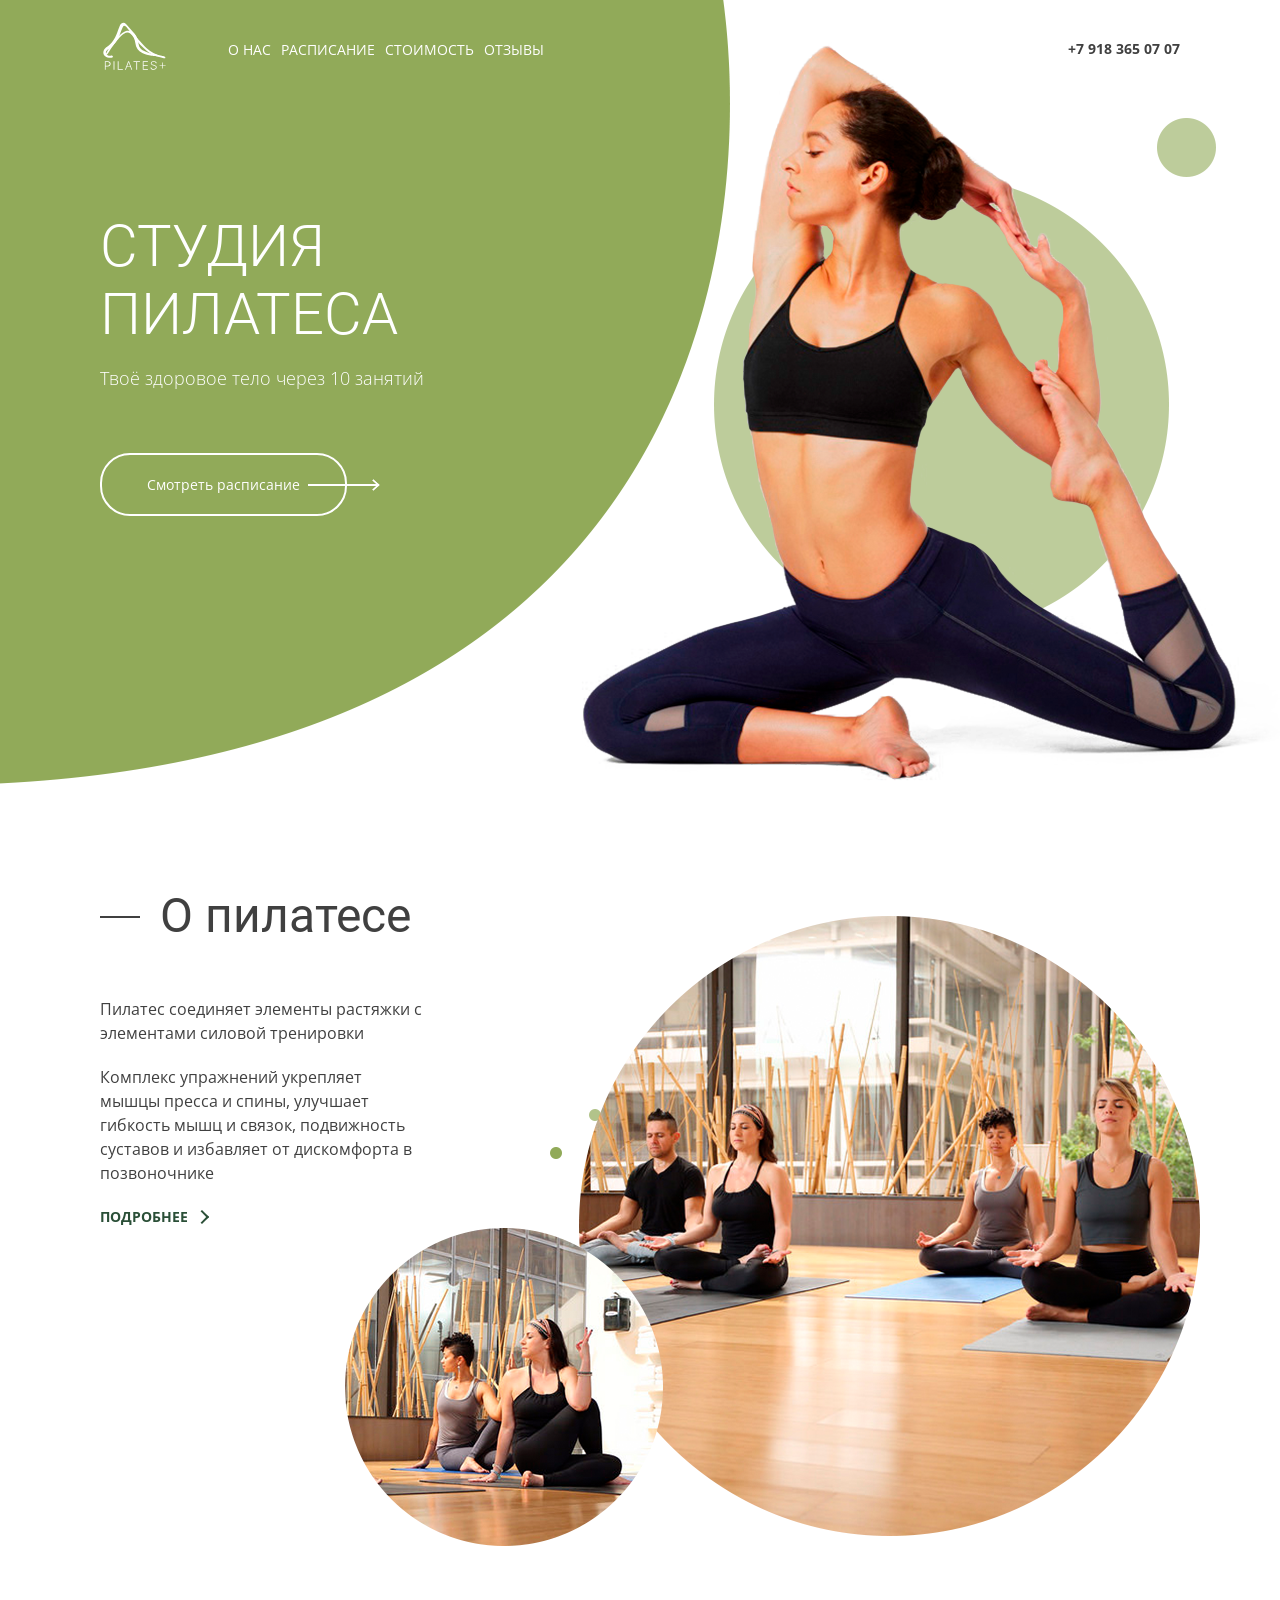
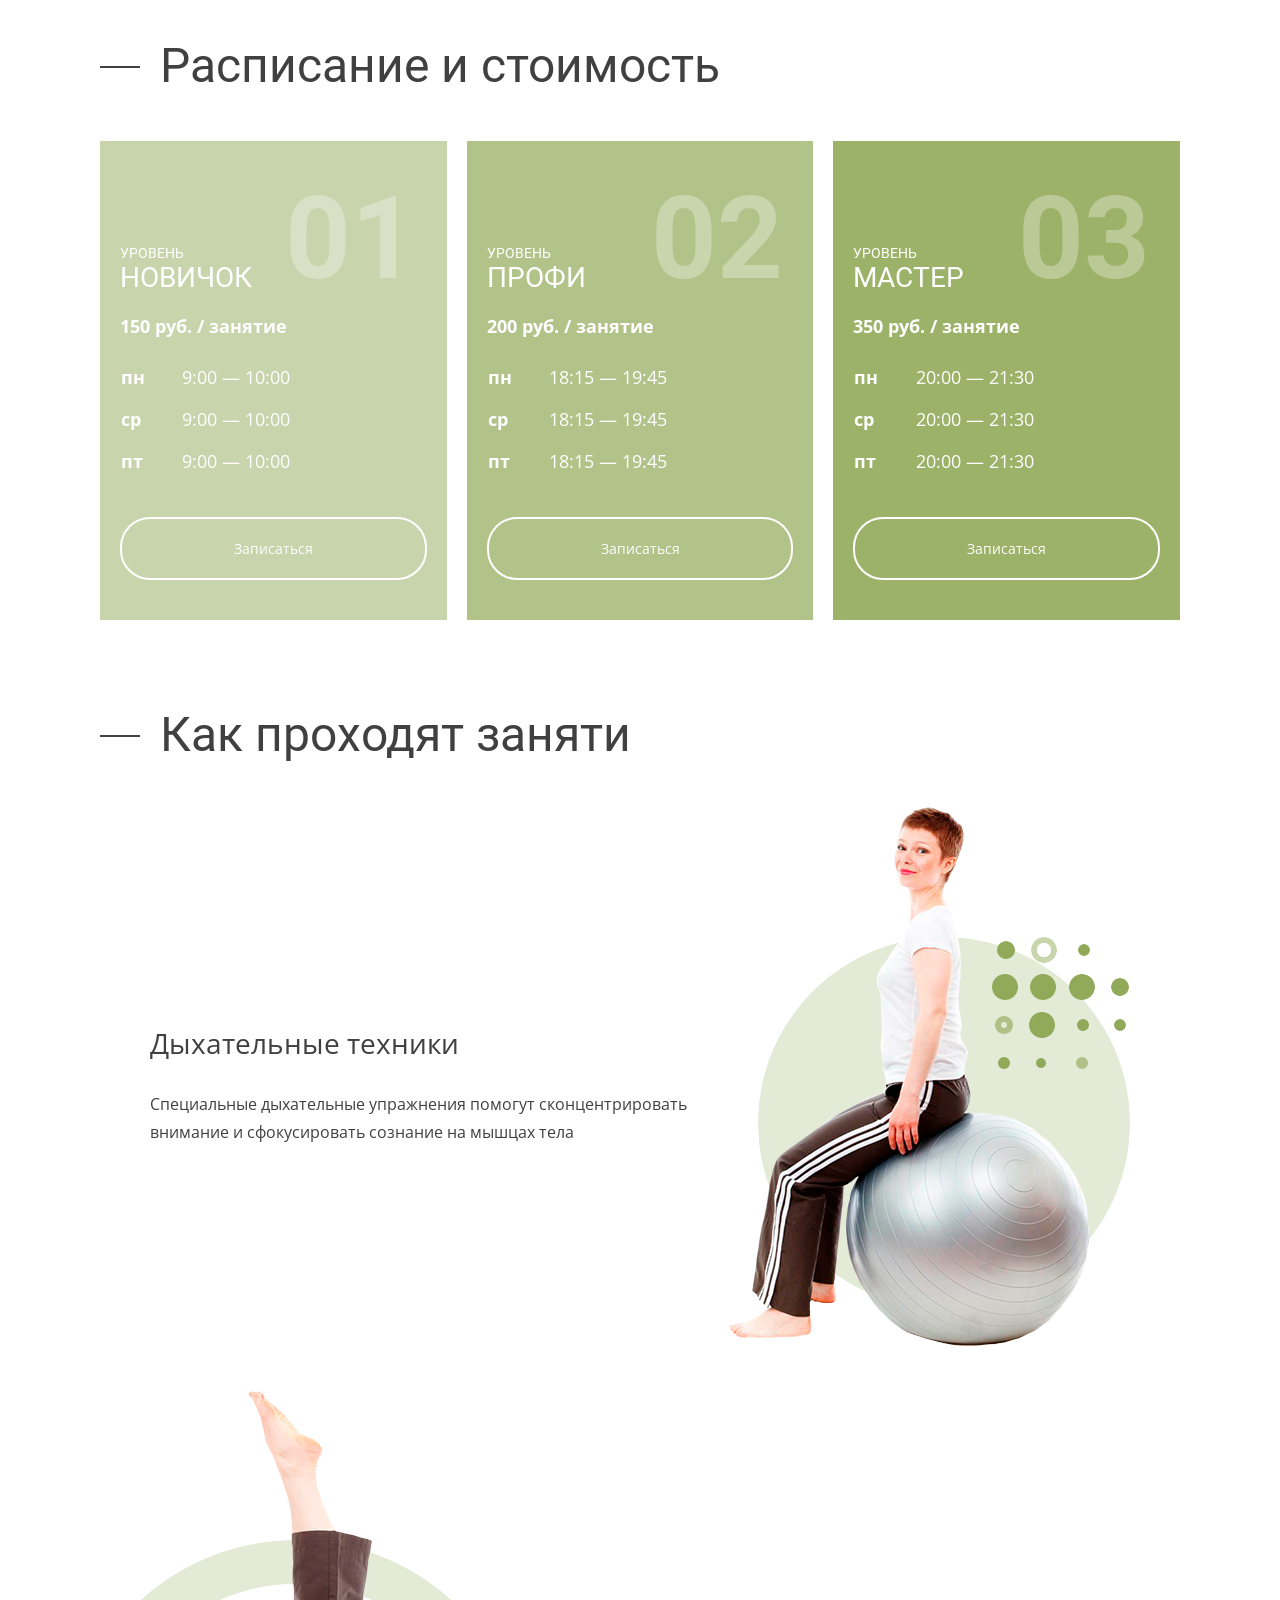
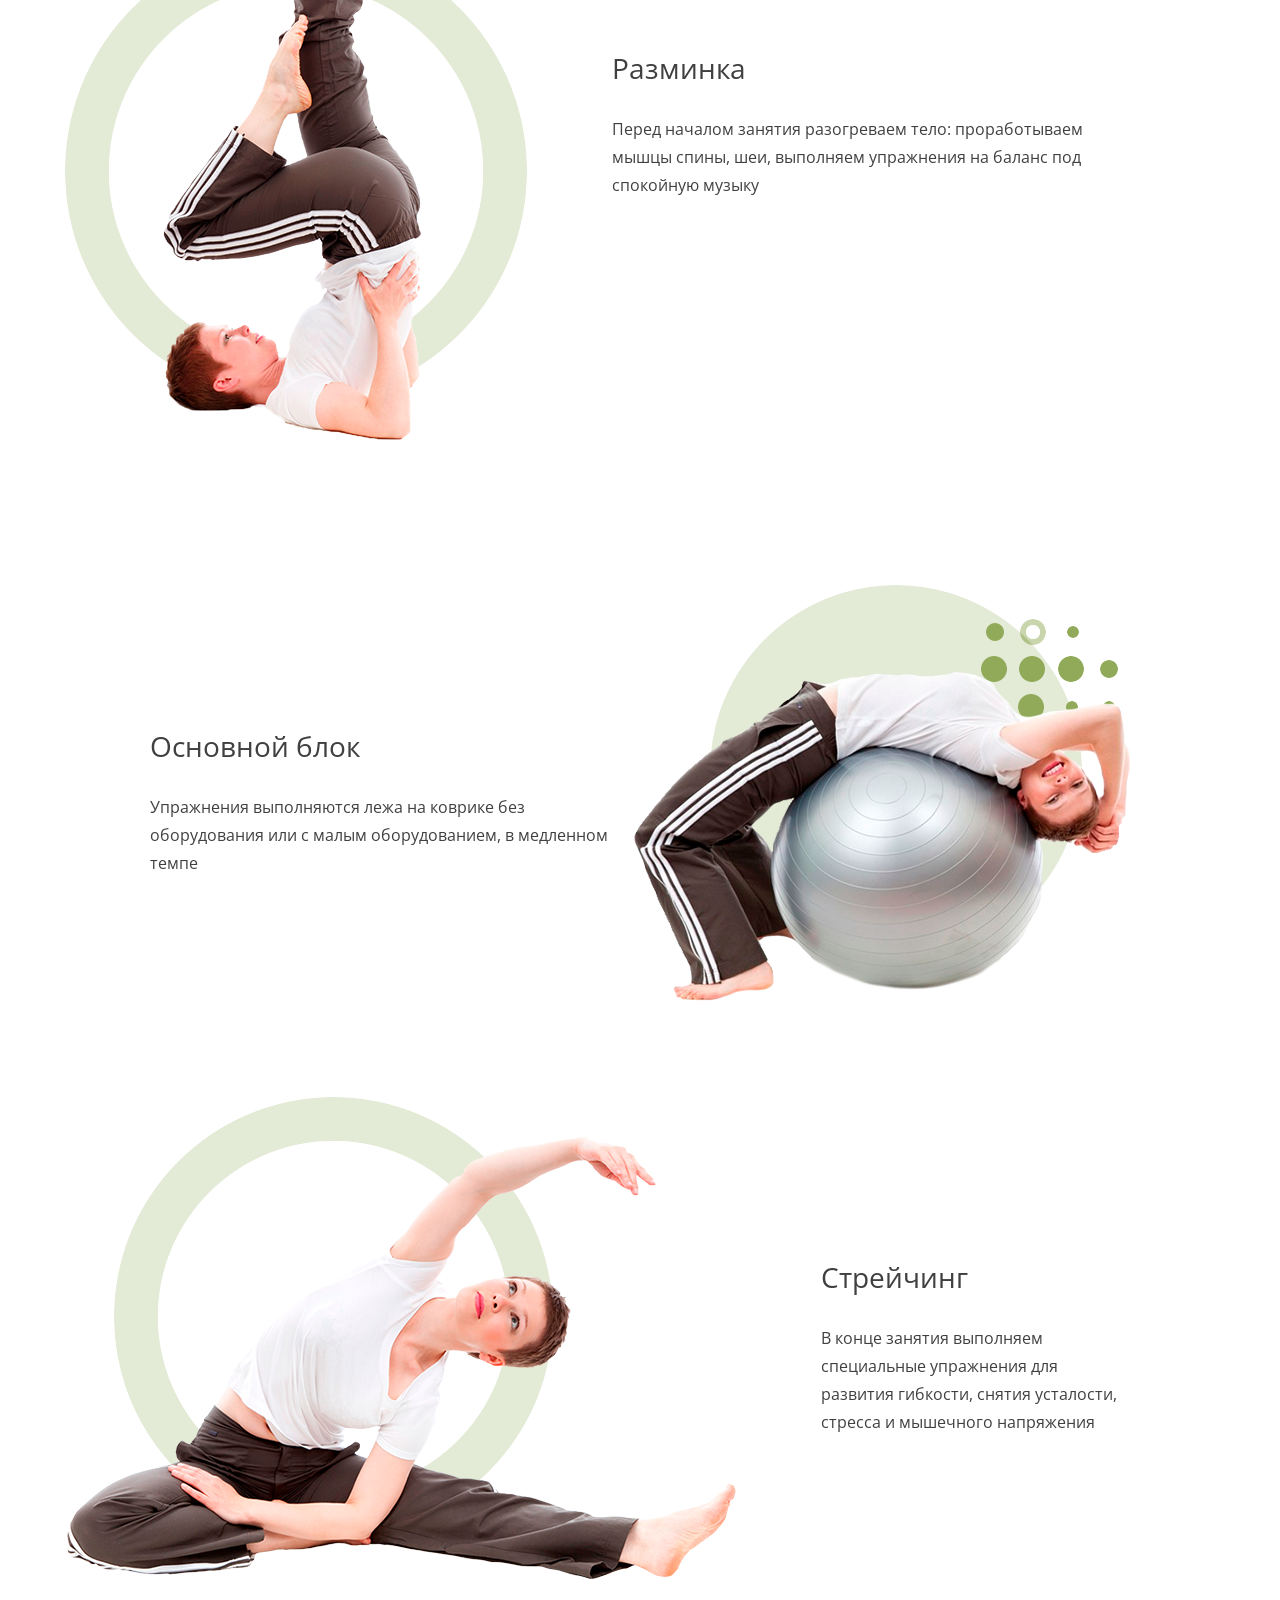
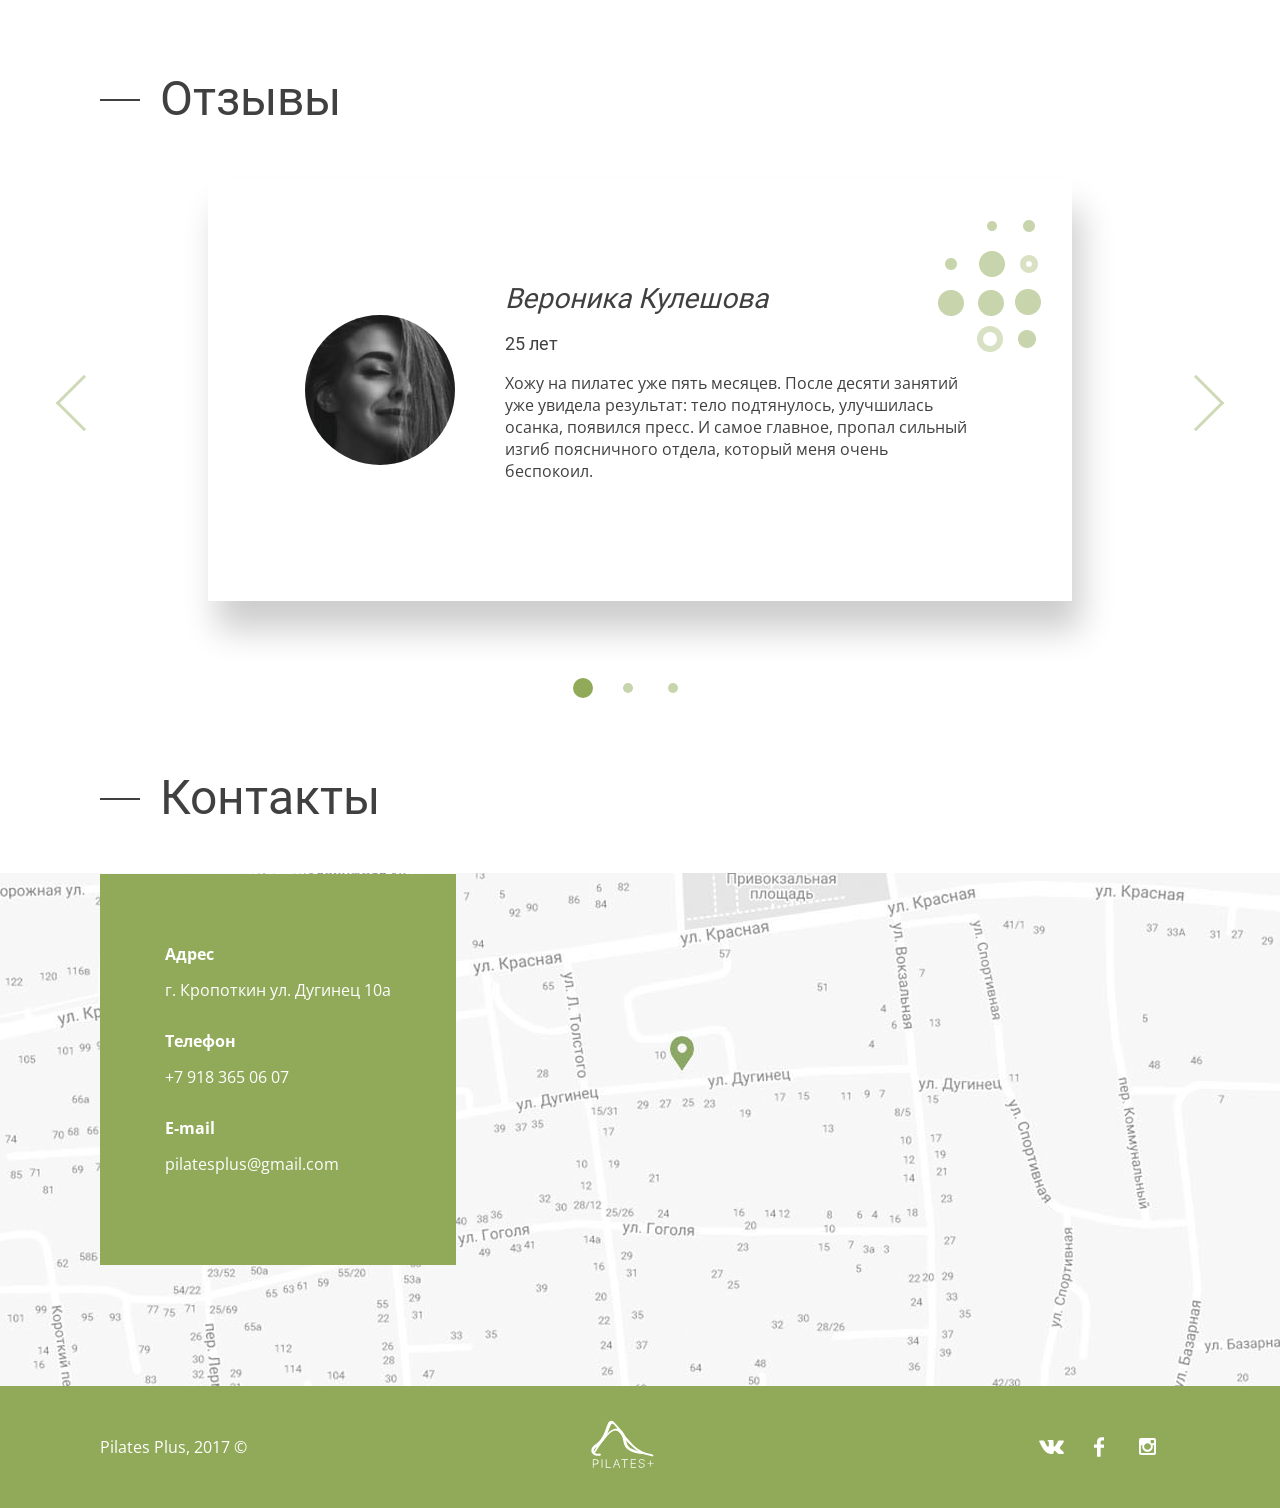
==== commit b084e2c6: "add gitinit" ====
--- a/index.html
+++ b/index.html
@@ -363,5 +363,4 @@
     </section>
     <script src="js/slider.js"></script>
 </body>
-
 </html>
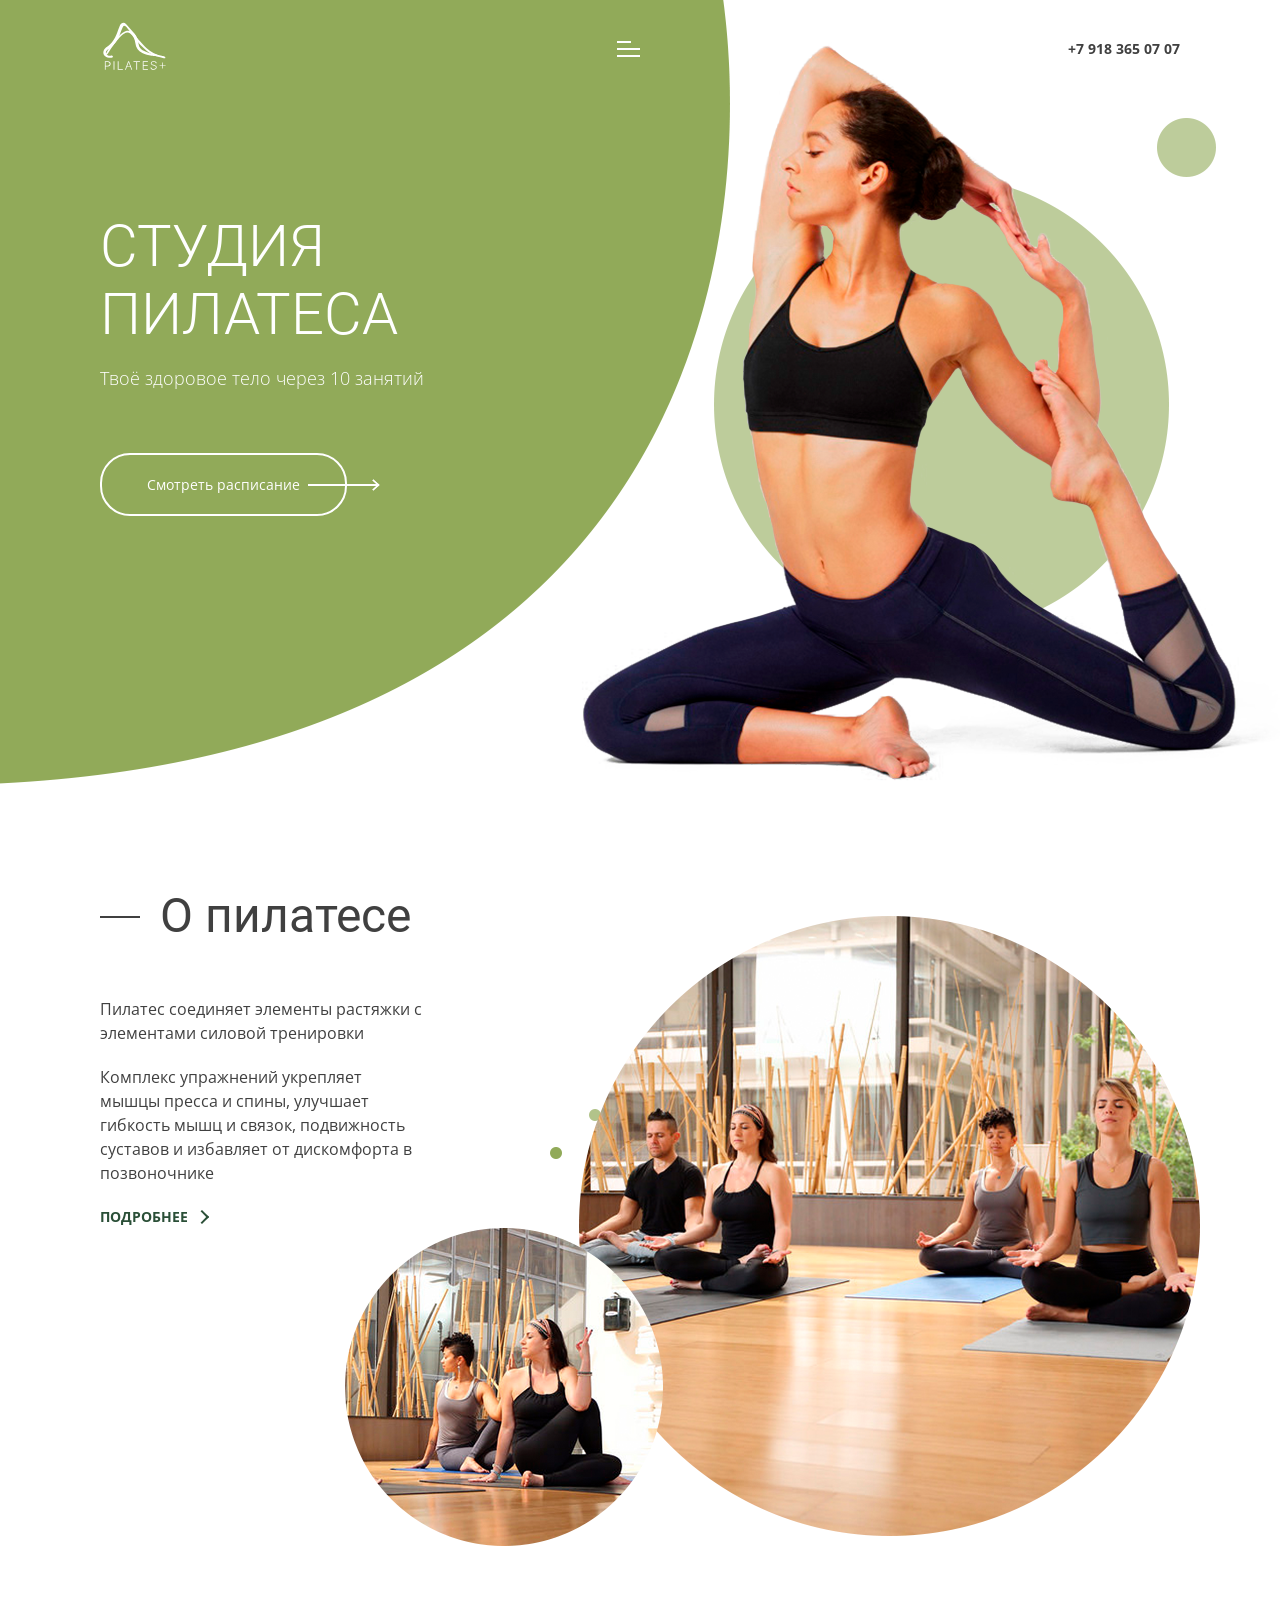
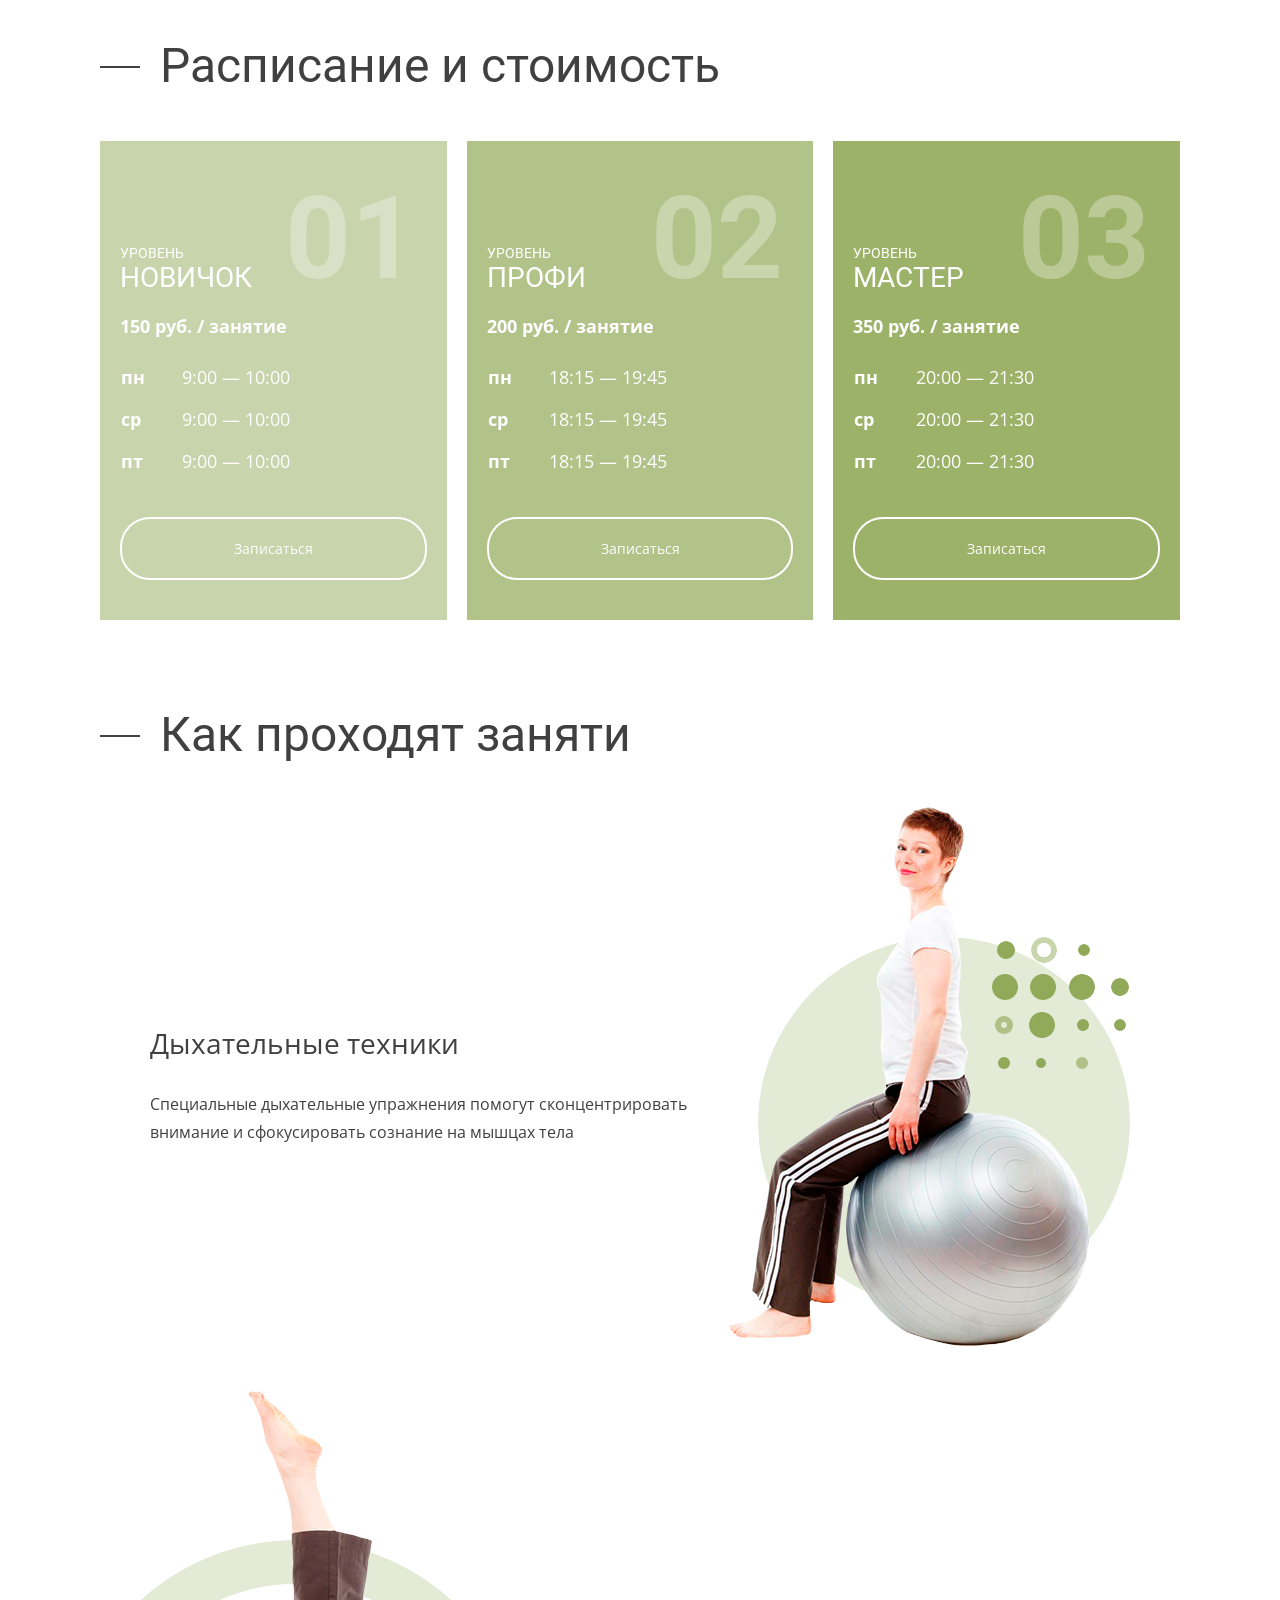
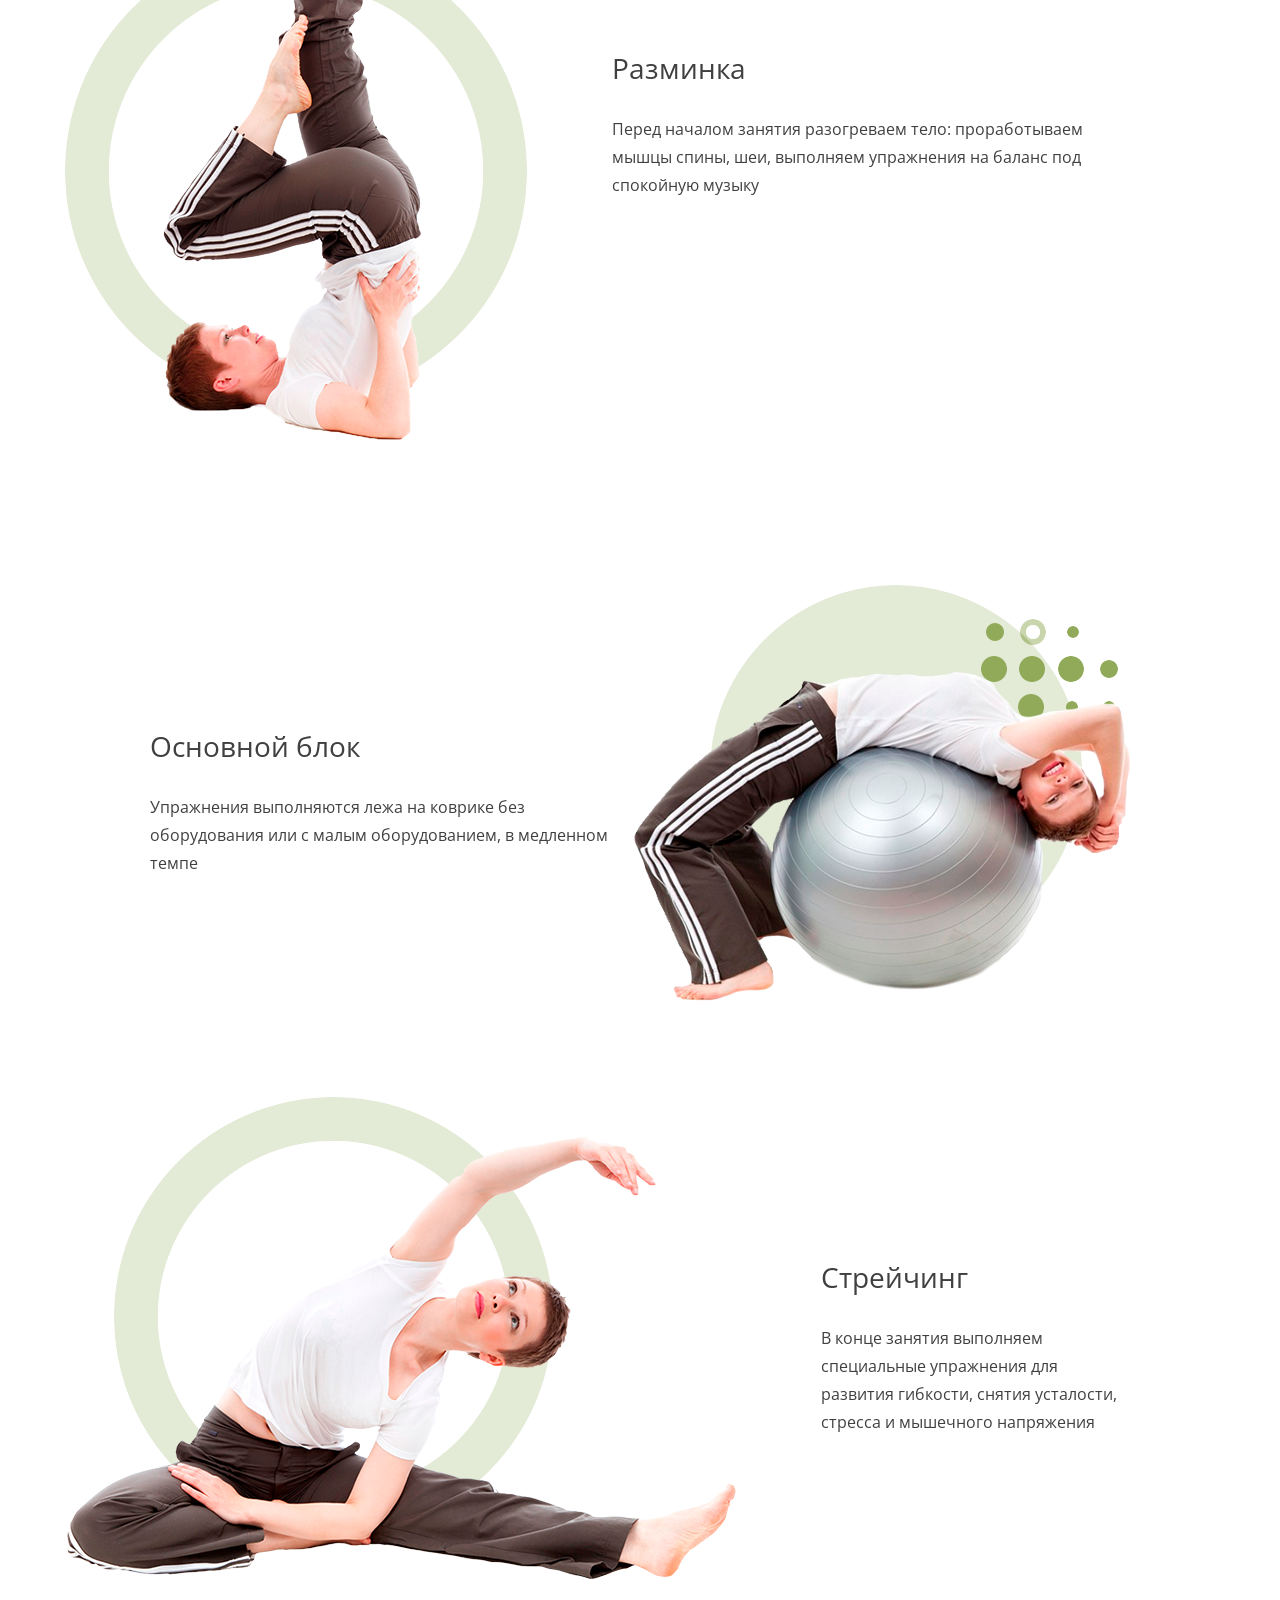
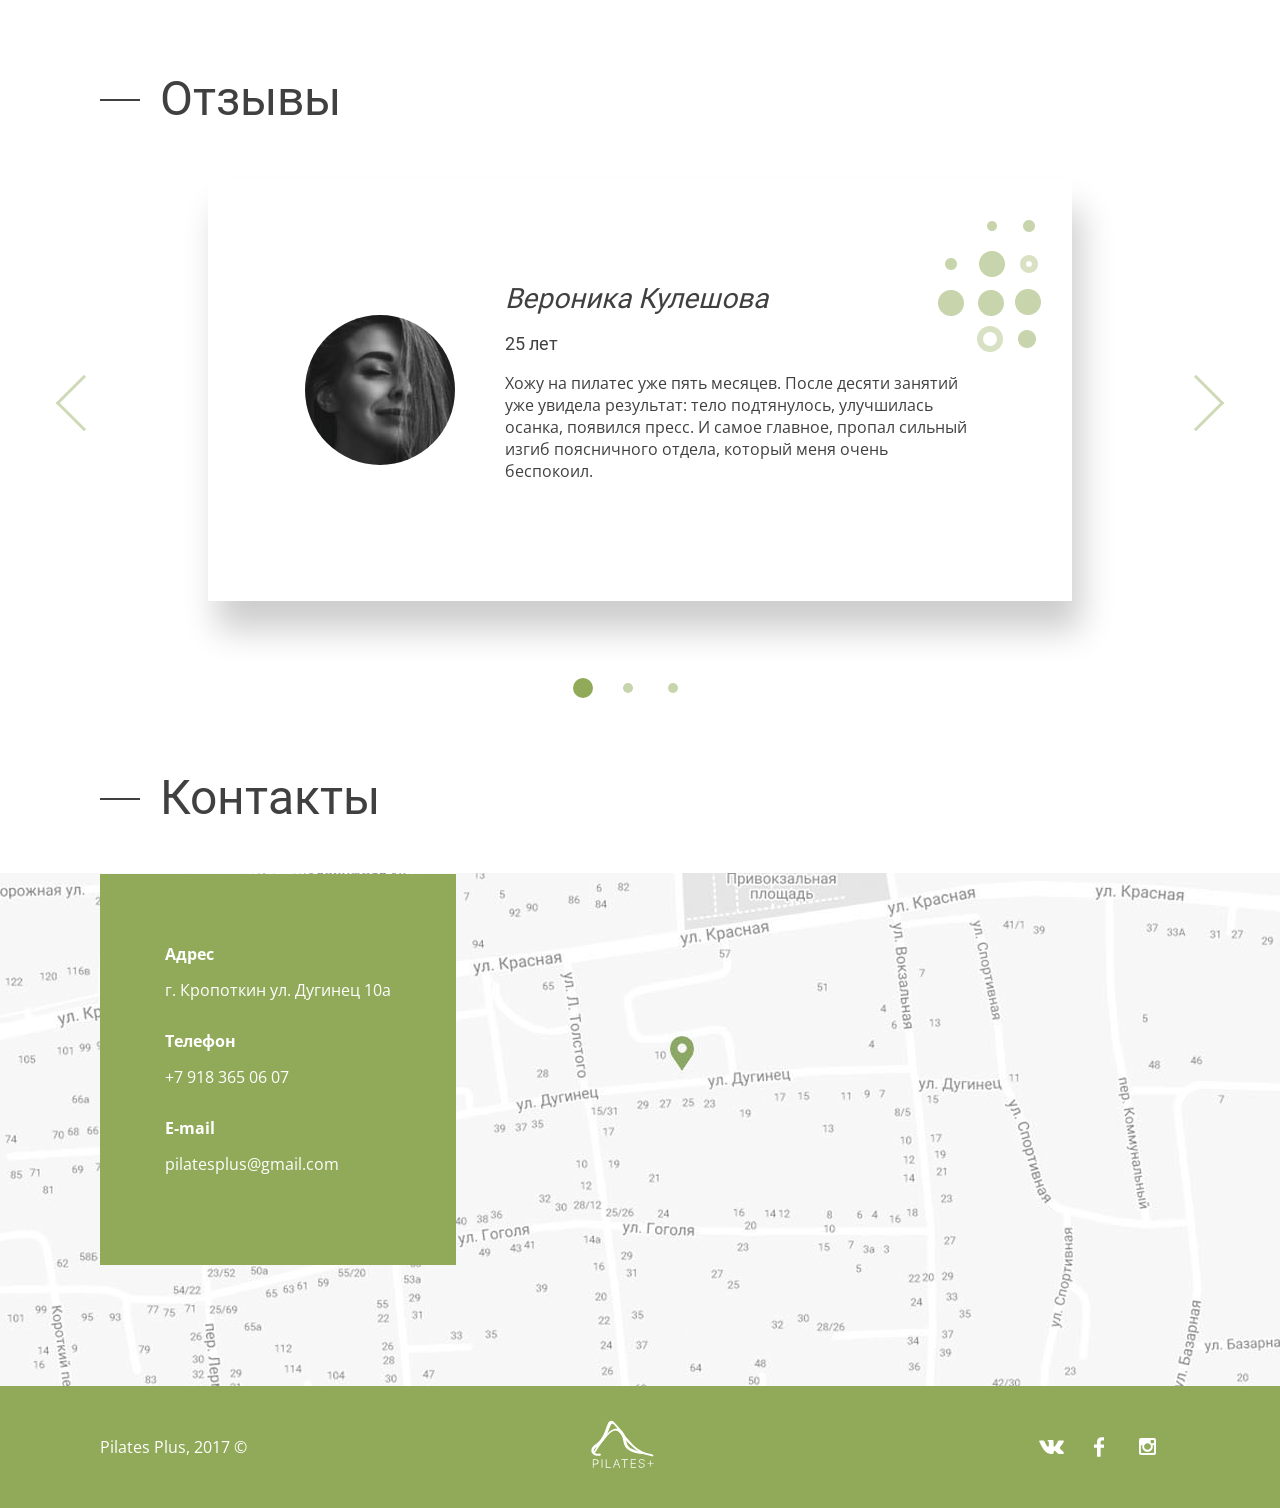
==== commit 9a4379e4: "add menu and form style" ====
--- a/index.html
+++ b/index.html
@@ -18,21 +18,24 @@
                 <a href="#" class="logo">
                     <img src="img/logo.svg" width="68" height="52" alt="Pilates+">
                 </a>
-                <ul class="site-navigation">
-                    <li class="site-navigation-item">
-                        <a href="#" id="about-link">О нас</a>
-                    </li>
-                    <li class="site-navigation-item">
-                        <a href="#tarifs" id="tarifs-link">Расписание</a>
-                    </li>
-                    <li class="site-navigation-item">
-                        <a href="#" id="price-link">Стоимость</a>
+                <ul class="site-navigation ">
+                    <li class="site-navigation-item">
+                        <a href="#" id="about-link">О пилатесе</a>
+                    </li>
+                    <li class="site-navigation-item">
+                        <a href="#tarifs" id="tarifs-link">Расписание и стоимость</a>
+                    </li>
+                    <li class="site-navigation-item">
+                        <a href="#" id="price-link">Как проходят занятия</a>
                     </li>
                     <li class="site-navigation-item">
                         <a href="#reviews" id="reviews-link">Отзывы</a>
                     </li>
+                    <li class="site-navigation-item">
+                        <a href="#social" id="reviews-link">Контакты</a>
+                    </li>
                 </ul>
-                <button type="submit" class="burger-menu-btn">Показать меню <img src="./img/burger.png" width="23"
+                <button type="button" class="burger-menu-btn">Показать меню <img src="./img/burger.png" width="23"
                         height="16" alt="Кнопка навигации"></button>
                 <a href="tel:+79183650707" class="header-phone">+7 918 365 07 07</a>
             </nav>
@@ -313,10 +316,10 @@
             </div>
         </section>
     </main>
-    <footer class="footer-nav">
+    <footer class="footer-nav" id="social">
         <div class="wrapper">
             <p class="trademarks">Pilates Plus, 2017 ©</p>
-            <a href="#">
+            <a href="#" class="footer-logo">
                 <img src="img/logo.svg" width="68" height="52" alt="Pilates+">
             </a>
             <ul class="footer-social-list">
--- a/styles/style.css
+++ b/styles/style.css
@@ -58,8 +58,64 @@
 
 .site-navigation {
     list-style: none;
-    display: flex;
-    align-items: center;
+    display: none;
+    position: absolute;
+    right: 0;
+    left: 0;
+    top:-40px;
+    padding: 125px;
+    height: 790px;
+    background-color: #91aa59;
+    text-align: center;     
+   
+}
+
+.menu-show{
+    display: block;
+    z-index: 200;    
+}
+
+
+
+.closeMenu {
+    position: absolute;
+    top: 10%;
+    right: 10%;
+    border: none;
+    cursor: pointer;
+    width: 40px;
+    height: 40px;
+    font-size: 0;
+    background: transparent;
+}
+
+
+.closeMenu::before {
+    content: "";
+    position: absolute;
+    width: 40px;
+    height: 3px;
+    top: 15px;
+    left: 2px;
+    background-color: #fff;
+}
+
+.closeMenu::after {
+    content: "";
+    position: absolute;
+    width: 40px;
+    height: 3px;
+    top: 15px;
+    left: 2px;
+    background-color: #fff;
+}
+
+.closeMenu::after {
+    transform: rotate(45deg);
+}
+
+.closeMenu::before {
+    transform: rotate(-45deg);
 }
 
 .site-navigation-item:not(:last-child) {
@@ -68,8 +124,9 @@
 
 .site-navigation-item a {
     text-decoration: none;
-    font-size: 14px;
-    text-transform: uppercase;
+    font-size: 36px;
+    font-weight: 800;
+    line-height: 60px;
     color: var(--main-text-color);
     transition: color .2s linear;
 }
@@ -84,14 +141,19 @@
     font-size: 14px;
     font-weight: bold;
     color: inherit;
-}
-
-.burger-menu-btn {
-    display: none;
+    transition: .3s linear;
+}
+
+.header-phone:hover{
+    opacity: .6;
+}
+
+.burger-menu-btn {   
     font-size: 0;
     border: 0;
     background: transparent;
     cursor: pointer;
+    margin-left: auto;
 }
 
 .burger-menu-btn img {
@@ -444,8 +506,12 @@
     box-shadow: 9px 29px 32px rgba(0, 0, 0, 0.2);
 }
 
+.slider  img{
+    pointer-events: none;
+}
+
 .slider-wrapper {
-    display: flex;
+    display: flex;  
     transition: all ease 1s;
 }
 
@@ -622,6 +688,11 @@
 .contact-list dd a {
     color: var(--main-text-color);
     outline: none;
+    transition: .3s linear;
+}
+
+.contact-list a:hover {
+    color: #404040;   
 }
 
 .map-wrapper {
@@ -680,7 +751,15 @@
     padding-left: 30px;
     line-height: 30px;
     font-size: 0;
-
+   
+}
+
+.footer-logo, .footer-social-list a{
+    transition: .3s linear;
+}
+
+.footer-logo:hover, .footer-social-list a:hover{
+    opacity: .5;
 }
 
 .footer-social-list a::before {
@@ -706,42 +785,65 @@
 }
 
 
+
+
 /*--- Блок footer end ---*/
 
 
 /*--- Форма записи start ---*/
 
 .write-popup {
-    position: fixed;
-    top: 20%;
-    left: 50%;
-    transform: translate(-50%, -20%);
-    z-index: 99;
-    background-color: #fff;
+    position: fixed;  
+    display: none; 
+    top: 0;
+    left: 0;
+    right: 0;
+    bottom: 0;
+    padding: 0;
+    margin: 0;
+    background: rgba(0,0,0,.3);
+    z-index: 300;
 }
 
 
 .form-wrapper {
-    display: none;
-    box-shadow: 9px 29px 32px rgba(0, 0, 0, 0.2);
+    position: relative;
+    margin: 50px auto; 
+    animation: bounce .6s;
+    max-width: 1165px;
+    width: 100%;
+    padding: 125px;   
+    background: #fff;
+    border-radius: 10px;   
+    animation: bounce .6s;
 }
 
 .form-show {
     display: block;
-    width: 1165px;
-}
-
+   
+}
+
+
+@keyframes bounce {
+    0% {
+        -webkit-transform: scale(0);
+        transform: scale(0);
+    }
+
+   
+    100% {
+        -webkit-transform: scale(1);
+        transform: scale(1);
+    }
+}
 
 .form-container {
-    text-align: center;
-    padding: 0 95px 0 95px;
+    text-align: center;   
 }
 
 .form-container h2 {
     font-family: "Roboto", serif;
     font-size: 48px;
-    padding-top: 100px;
-
 }
 
 .form-container p {
@@ -749,8 +851,7 @@
 }
 
 .callback-form {
-    margin-top: 70px;
-    padding-bottom: 100px;
+    margin-top: 70px;   
     display: flex;
     flex-wrap: wrap;
     justify-content: space-around;
@@ -761,10 +862,16 @@
 .callback-form input[type="text"],
 input[type="email"] {
     border: none;
-    padding: 10px 0;
+    padding: 10px 10px;
     margin-bottom: 80px;
     outline: none;
+    border: 3px solid transparent;
     border-bottom: 3px solid black;
+    
+}
+
+.callback-form input:focus{
+    border-color: #000;
 }
 
 
@@ -784,7 +891,7 @@
     height: 40px;
     top: -5px;
     left: 0;
-    background-color: #2a4f37
+    background-color: #91aa59;
 }
 
 .callback-form-agree::after {
@@ -792,7 +899,7 @@
     content: "";
     width: 10px;
     height: 20px;
-    border: solid #ced9b5;
+    border: solid #fff;
     border-width: 0 3px 3px 0;
     background: none;
     top: 0px;
@@ -895,6 +1002,13 @@
     .practice-list {
         padding: 0 50px;
     }
+
+    .form-wrapper {
+        max-width: 1165px;
+        width: 100%;
+        padding: 80px;   
+     
+    }
 }
 
 
@@ -979,13 +1093,15 @@
 
 
     .site-navigation {
-        display: none;
-    }
-
-    .burger-menu-btn {
-        display: block;
-        margin-left: auto;
-    }
+        padding: 125px;        
+        top: -60px;
+     }
+
+    .site-navigation-item a {
+        font-size: 36px;
+    }
+
+    
 
     .main-block picture {
         right: -240px;
@@ -1063,6 +1179,33 @@
         -webkit-transform: rotate(-45deg);
     }
 
+    /*---Modal Form---*/
+
+    .form-wrapper{
+        max-width: 640px;
+    }
+    .callback-form{
+        flex-direction: column;
+        margin-top: 50px;
+    }
+
+    .form-container h2{
+        font-size: 30px;
+        padding-top: 60px;
+    }
+
+    .close-form-btn{
+        top: 5%;
+        right: 5%;
+    }
+
+    .callback-form input[type="text"], input[type="email"]{
+        margin-bottom: 50px;
+    }
+
+    .register-btn{
+        margin-top: 50px;
+    }
 }
 
 @media(max-width:801px) {
@@ -1109,6 +1252,17 @@
     .headers-h2 {
         font-size: 25px;
         line-height: 30px;
+    }
+
+    .site-navigation {
+        padding: 125px 30px;
+        top: -60px;
+        height: 700px;
+        
+    }
+
+    .site-navigation-item a{
+        font-size:18px;
     }
 
     /*---About Pilates---*/
@@ -1222,6 +1376,12 @@
         color: var(--header-color);
         outline: none;
     }
+    .callback-form-agree::after{
+        top: 5px;
+    }
+    .callback-form-agree::before{
+        top: 0;
+    }
 
 }
 
@@ -1287,6 +1447,13 @@
         padding-right: 20px;
     }
 
+
+    .site-navigation {      
+        height:550px;
+        text-align: left;
+        
+    }
+
     /*---Tarifs---*/
 
     .tarifs-list-item {
@@ -1303,6 +1470,38 @@
     .blockquote-text p {
         font-size: 14px;
 
+    }
+
+
+    /*---Modal Form---*/
+
+    .form-wrapper{
+        max-width: 290px;
+        padding: 20px;
+        margin: 0 auto;
+    }
+
+    .form-container h2{
+        font-size: 24px;
+    }
+
+    .form-container p{
+        font-size: 14px;
+    }
+
+    .callback-form-agree{
+        font-size: 14px;
+    }
+
+    .callback-form-agree::after{
+        top: 5px;
+    }
+    .callback-form-agree::before{
+        top: 0;
+    }
+
+    .register-btn{
+        padding: 12px 40px;
     }
 }
 
